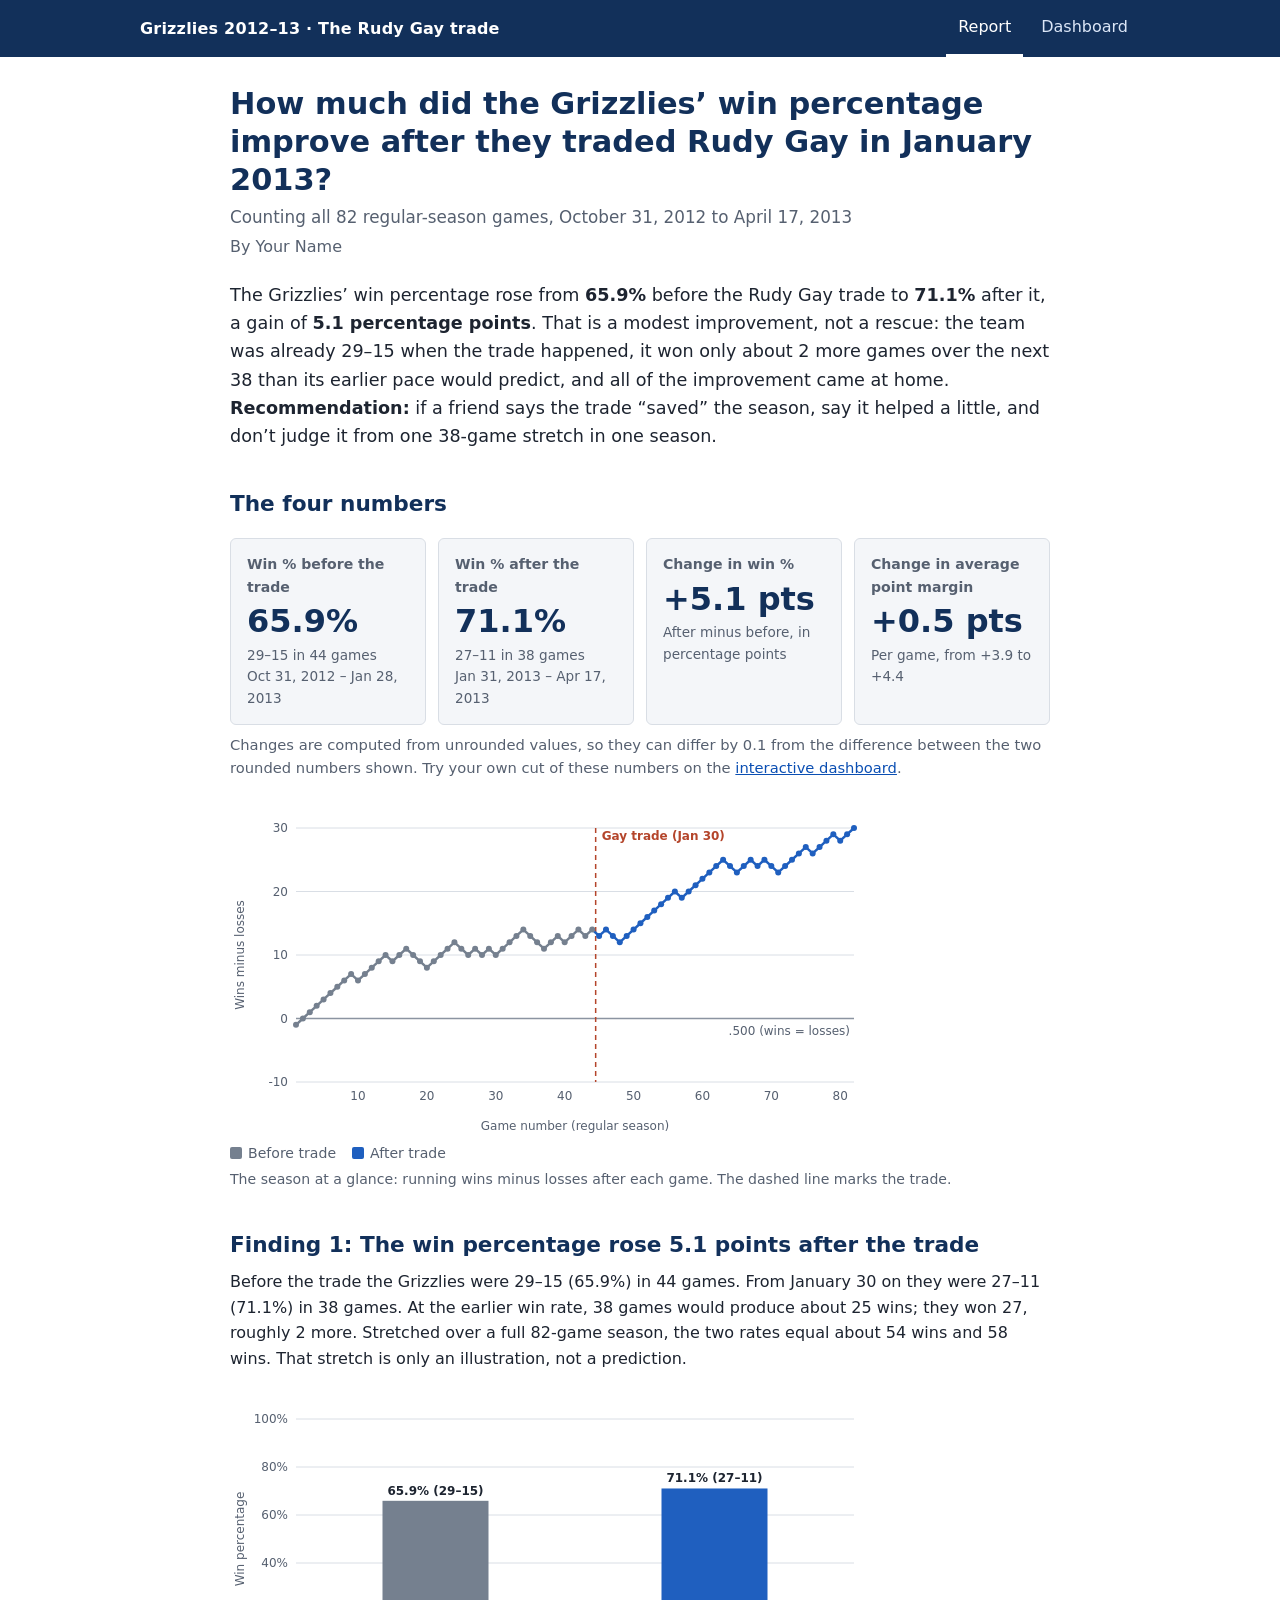
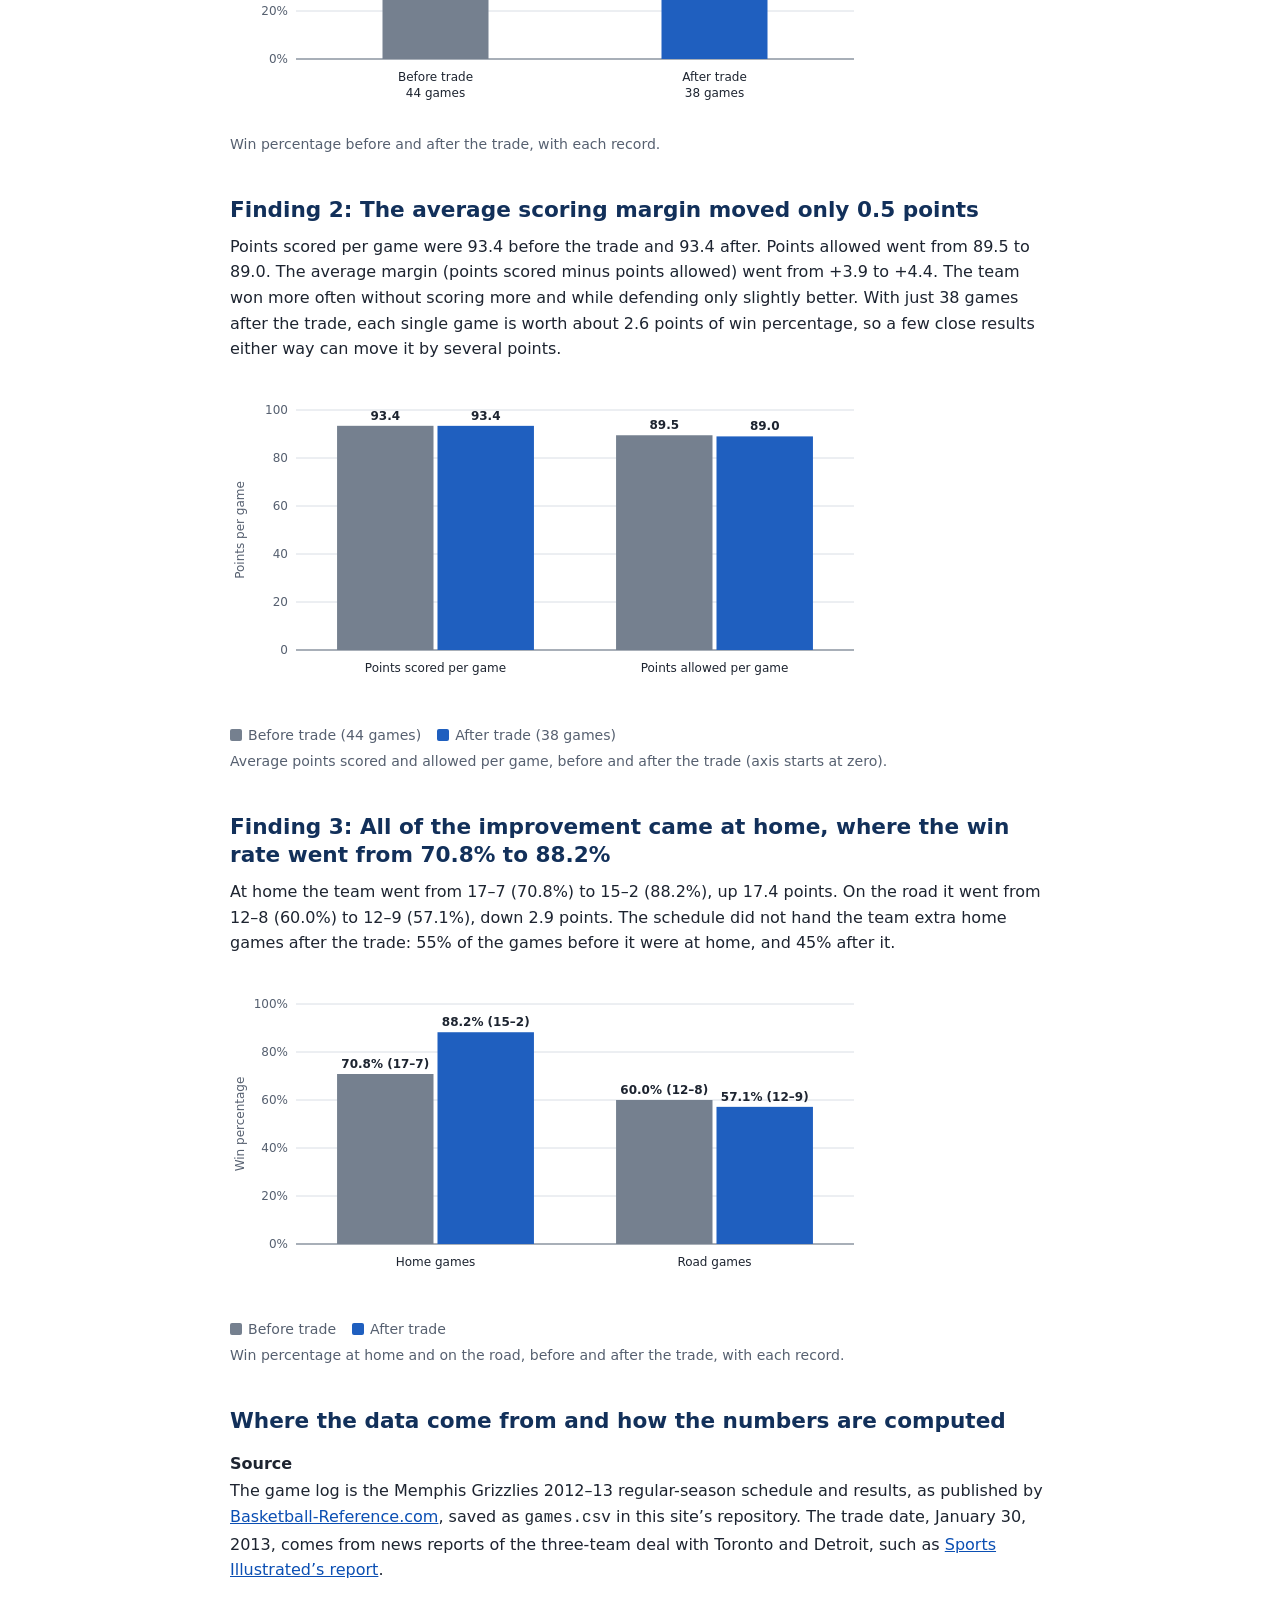
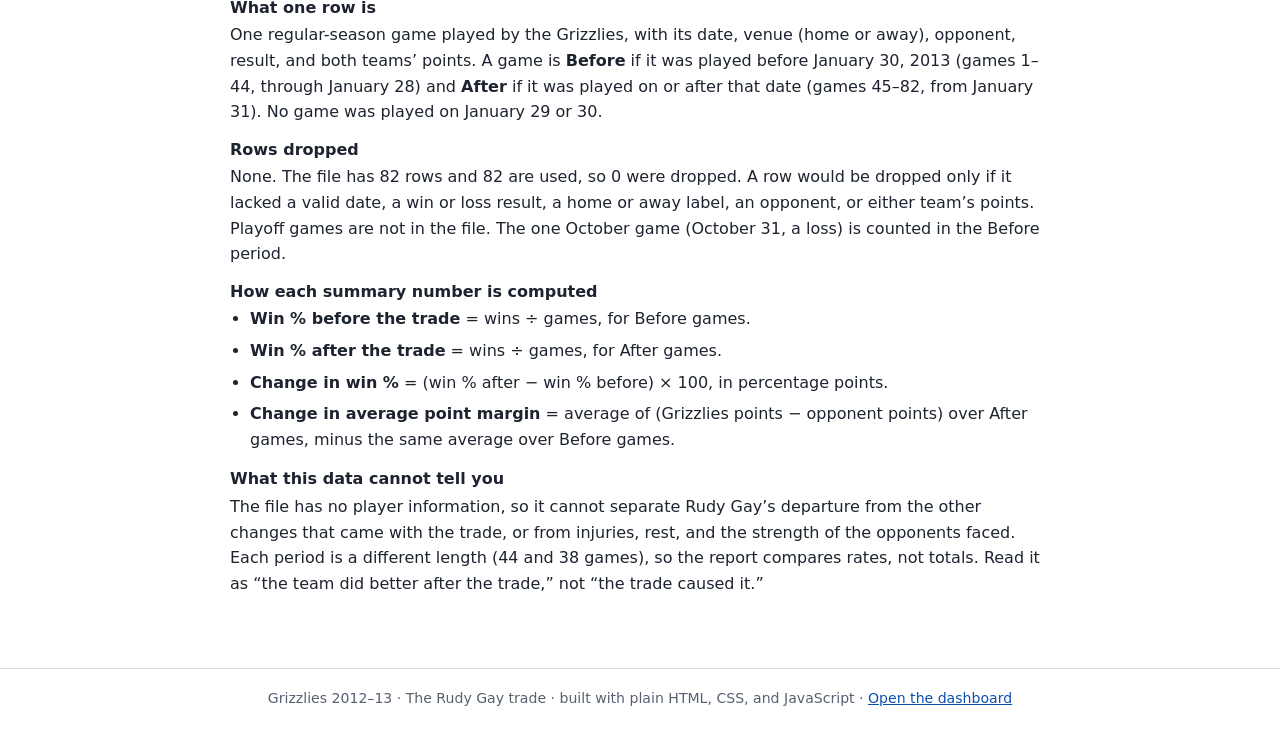
==== index.html @ 773af893 "Add files via upload" ====
<!doctype html>
<html lang="en">
<head>
  <meta charset="utf-8">
  <meta name="viewport" content="width=device-width, initial-scale=1">
  <title>Did the Rudy Gay trade help the Grizzlies? 2012–13 report</title>
  <meta name="description" content="How much did the Grizzlies’ win percentage improve after they traded Rudy Gay in January 2013? All 82 regular-season games, Oct 31, 2012 to Apr 17, 2013.">
  <link rel="icon" href="data:,">
  <link rel="stylesheet" href="style.css">
</head>
<body>
  <nav class="nav" aria-label="Main">
    <div class="nav-inner">
      <span class="brand">Grizzlies 2012–13 · The Rudy Gay trade</span>
      <ul>
        <li><a href="index.html" aria-current="page">Report</a></li>
        <li><a href="dashboard.html">Dashboard</a></li>
      </ul>
    </div>
  </nav>

  <main>
    <div id="load-error" class="error" hidden></div>

    <h1>
      How much did the Grizzlies’ win percentage improve after they traded Rudy Gay in January 2013?
      <span class="sub">Counting all 82 regular-season games, October 31, 2012 to April 17, 2013</span>
    </h1>
    <p class="byline">By Your Name</p>

    <p class="lead">
      The Grizzlies’ win percentage rose from <strong><span data-bind="beforePct">…</span></strong> before the Rudy Gay trade to
      <strong><span data-bind="afterPct">…</span></strong> after it, a gain of <strong><span data-bind="winChangeAbs">…</span> percentage points</strong>.
      That is a modest improvement, not a rescue: the team was already <span data-bind="beforeRecord">…</span> when the trade happened,
      it won only about <span data-bind="excessWins">…</span> more games over the next <span data-bind="afterN">…</span> than its earlier pace would predict,
      and all of the improvement came at home.
      <strong>Recommendation:</strong> if a friend says the trade “saved” the season, say it helped a little, and don’t judge it
      from one <span data-bind="afterN">…</span>-game stretch in one season.
    </p>

    <h2>The four numbers</h2>
    <div class="stats">
      <div class="stat">
        <div class="label">Win % before the trade</div>
        <div class="value" data-bind="beforePct">…</div>
        <div class="sub"><span data-bind="beforeRecord"></span> in <span data-bind="beforeN"></span> games<br><span data-bind="beforeRange"></span></div>
      </div>
      <div class="stat">
        <div class="label">Win % after the trade</div>
        <div class="value" data-bind="afterPct">…</div>
        <div class="sub"><span data-bind="afterRecord"></span> in <span data-bind="afterN"></span> games<br><span data-bind="afterRange"></span></div>
      </div>
      <div class="stat">
        <div class="label">Change in win %</div>
        <div class="value"><span data-bind="winChange">…</span> pts</div>
        <div class="sub">After minus before, in percentage points</div>
      </div>
      <div class="stat">
        <div class="label">Change in average point margin</div>
        <div class="value"><span data-bind="marginChange">…</span> pts</div>
        <div class="sub">Per game, from <span data-bind="beforeMargin"></span> to <span data-bind="afterMargin"></span></div>
      </div>
    </div>
    <p class="note">Changes are computed from unrounded values, so they can differ by 0.1 from the difference between the two rounded numbers shown.
      Try your own cut of these numbers on the <a href="dashboard.html">interactive dashboard</a>.</p>

    <figure class="chart-box">
      <div class="chart" id="chart-season"></div>
      <figcaption>The season at a glance: running wins minus losses after each game. The dashed line marks the trade.</figcaption>
    </figure>

    <h2>Finding 1: The win percentage rose <span data-bind="winChangeAbs">…</span> points after the trade</h2>
    <p>
      Before the trade the Grizzlies were <span data-bind="beforeRecord">…</span> (<span data-bind="beforePct">…</span>) in <span data-bind="beforeN">…</span> games.
      From January 30 on they were <span data-bind="afterRecord">…</span> (<span data-bind="afterPct">…</span>) in <span data-bind="afterN">…</span> games.
      At the earlier win rate, <span data-bind="afterN">…</span> games would produce about <span data-bind="expectedWins">…</span> wins; they won <span data-bind="actualWins">…</span>,
      roughly <span data-bind="excessWins">…</span> more. Stretched over a full 82-game season, the two rates equal about
      <span data-bind="paceBefore">…</span> wins and <span data-bind="paceAfter">…</span> wins. That stretch is only an illustration, not a prediction.
    </p>
    <figure class="chart-box">
      <div class="chart" id="chart-win"></div>
      <figcaption>Win percentage before and after the trade, with each record.</figcaption>
    </figure>

    <h2>Finding 2: The average scoring margin moved only <span data-bind="marginChangeAbs">…</span> points</h2>
    <p>
      Points scored per game were <span data-bind="beforePF">…</span> before the trade and <span data-bind="afterPF">…</span> after.
      Points allowed went from <span data-bind="beforePA">…</span> to <span data-bind="afterPA">…</span>.
      The average margin (points scored minus points allowed) went from <span data-bind="beforeMargin">…</span> to <span data-bind="afterMargin">…</span>.
      The team won more often without scoring more and while defending only slightly better. With just <span data-bind="afterN">…</span> games after the trade,
      each single game is worth about <span data-bind="onePct">…</span> points of win percentage, so a few close results either way can move it by several points.
    </p>
    <figure class="chart-box">
      <div class="chart" id="chart-points"></div>
      <figcaption>Average points scored and allowed per game, before and after the trade (axis starts at zero).</figcaption>
    </figure>

    <h2>Finding 3: All of the improvement came at home, where the win rate went from <span data-bind="homeBeforePct">…</span> to <span data-bind="homeAfterPct">…</span></h2>
    <p>
      At home the team went from <span data-bind="homeBeforeRec">…</span> (<span data-bind="homeBeforePct">…</span>) to <span data-bind="homeAfterRec">…</span>
      (<span data-bind="homeAfterPct">…</span>), up <span data-bind="homeChangeAbs">…</span> points. On the road it went from
      <span data-bind="awayBeforeRec">…</span> (<span data-bind="awayBeforePct">…</span>) to <span data-bind="awayAfterRec">…</span>
      (<span data-bind="awayAfterPct">…</span>), down <span data-bind="awayChangeAbs">…</span> points. The schedule did not hand the team extra home games after
      the trade: <span data-bind="homeShareBefore">…</span> of the games before it were at home, and <span data-bind="homeShareAfter">…</span> after it.
    </p>
    <figure class="chart-box">
      <div class="chart" id="chart-venue"></div>
      <figcaption>Win percentage at home and on the road, before and after the trade, with each record.</figcaption>
    </figure>

    <section class="method" id="data">
      <h2>Where the data come from and how the numbers are computed</h2>
      <dl>
        <dt>Source</dt>
        <dd>The game log is the Memphis Grizzlies 2012–13 regular-season schedule and results, as published by
          <a href="https://www.basketball-reference.com/">Basketball-Reference.com</a>, saved as <code>games.csv</code> in this site’s repository.
          The trade date, January 30, 2013, comes from news reports of the three-team deal with Toronto and Detroit, such as
          <a href="https://www.si.com/nba/2013/01/30/rudy-gay-memphis-grizzlies-toronto-raptors-detroit-pistons">Sports Illustrated’s report</a>.</dd>

        <dt>What one row is</dt>
        <dd>One regular-season game played by the Grizzlies, with its date, venue (home or away), opponent, result, and both teams’ points.
          A game is <strong>Before</strong> if it was played before January 30, 2013 (games 1–44, through January 28) and <strong>After</strong> if it was played on
          or after that date (games 45–82, from January 31). No game was played on January 29 or 30.</dd>

        <dt>Rows dropped</dt>
        <dd>None. The file has <span data-bind="rowsRead">…</span> rows and <span data-bind="rowsUsed">…</span> are used, so <span data-bind="rowsDropped">…</span> were dropped.
          A row would be dropped only if it lacked a valid date, a win or loss result, a home or away label, an opponent, or either team’s points.
          Playoff games are not in the file. The one October game (October 31, a loss) is counted in the Before period.</dd>

        <dt>How each summary number is computed</dt>
        <dd>
          <ul>
            <li><strong>Win % before the trade</strong> = wins ÷ games, for Before games.</li>
            <li><strong>Win % after the trade</strong> = wins ÷ games, for After games.</li>
            <li><strong>Change in win %</strong> = (win % after − win % before) × 100, in percentage points.</li>
            <li><strong>Change in average point margin</strong> = average of (Grizzlies points − opponent points) over After games, minus the same average over Before games.</li>
          </ul>
        </dd>

        <dt>What this data cannot tell you</dt>
        <dd>The file has no player information, so it cannot separate Rudy Gay’s departure from the other changes that came with the trade, or from injuries, rest, and the strength of
          the opponents faced. Each period is a different length (<span data-bind="beforeN">…</span> and <span data-bind="afterN">…</span> games), so the report compares rates, not totals.
          Read it as “the team did better after the trade,” not “the trade caused it.”</dd>
      </dl>
    </section>
  </main>

  <footer>Grizzlies 2012–13 · The Rudy Gay trade · built with plain HTML, CSS, and JavaScript · <a href="dashboard.html">Open the dashboard</a></footer>

  <script src="app.js"></script>
  <script src="report.js"></script>
</body>
</html>
---- style.css ----
/* Shared look for both pages. Plain on purpose. */
:root {
  --bg: #ffffff;
  --fg: #1d2430;
  --muted: #566070;
  --line: #d9dee5;
  --card: #f4f6f9;
  --accent: #12305a;
  --before: #75808f;
  --after: #1f5fbf;
  --link: #0b4fb3;
}

* { box-sizing: border-box; }

html { -webkit-text-size-adjust: 100%; }

body {
  margin: 0;
  font: 16px/1.6 system-ui, -apple-system, "Segoe UI", Roboto, Helvetica, Arial, sans-serif;
  color: var(--fg);
  background: var(--bg);
}

a { color: var(--link); }

/* Navigation bar (same on both pages) */
.nav {
  background: var(--accent);
  color: #fff;
}
.nav-inner {
  max-width: 1040px;
  margin: 0 auto;
  padding: 0 20px;
  display: flex;
  align-items: center;
  justify-content: space-between;
  gap: 16px;
  min-height: 52px;
}
.nav .brand { font-weight: 700; letter-spacing: 0.2px; }
.nav ul { list-style: none; margin: 0; padding: 0; display: flex; gap: 6px; }
.nav a {
  display: inline-block;
  padding: 14px 12px;
  color: #dbe6f7;
  text-decoration: none;
  border-bottom: 3px solid transparent;
}
.nav a:hover { color: #fff; }
.nav a[aria-current="page"] { color: #fff; border-bottom-color: #fff; }

/* Page body */
main { max-width: 860px; margin: 0 auto; padding: 28px 20px 56px; }
main.wide { max-width: 1040px; }

h1 { font-size: 1.9rem; line-height: 1.25; margin: 0 0 6px; color: var(--accent); }
h1 .sub { display: block; font-size: 1.05rem; font-weight: 400; color: var(--muted); margin-top: 8px; }
h2 { font-size: 1.35rem; line-height: 1.3; margin: 40px 0 10px; color: var(--accent); }
h3 { font-size: 1.05rem; margin: 0 0 8px; }
p { margin: 0 0 14px; }
.byline { color: var(--muted); margin-bottom: 22px; }
.lead { font-size: 1.1rem; }
.note { color: var(--muted); font-size: 0.92rem; }

/* Four summary numbers */
.stats {
  display: grid;
  grid-template-columns: repeat(auto-fit, minmax(190px, 1fr));
  gap: 12px;
  margin: 20px 0 8px;
}
.stat {
  background: var(--card);
  border: 1px solid var(--line);
  border-radius: 6px;
  padding: 14px 16px;
}
.stat .label { font-size: 0.88rem; color: var(--muted); font-weight: 600; }
.stat .value { font-size: 2rem; font-weight: 700; color: var(--accent); line-height: 1.2; margin: 4px 0; }
.stat .sub { font-size: 0.85rem; color: var(--muted); }

/* Charts */
figure.chart-box { margin: 18px 0 8px; padding: 0; }
figure.chart-box figcaption { font-size: 0.88rem; color: var(--muted); margin-top: 4px; }
.chart svg { width: 100%; height: auto; display: block; max-width: 640px; }
.panel.full .chart svg { max-width: 860px; }
.chart .grid { stroke: var(--line); stroke-width: 1; }
.chart .zero { stroke: #8b94a1; stroke-width: 1.5; }
.chart text { fill: var(--fg); font-size: 12px; font-family: inherit; }
.chart text.tick { fill: var(--muted); }
.chart text.val { font-weight: 600; }
.chart text.ytitle { fill: var(--muted); }
.chart .marker { stroke: #b4452b; stroke-width: 1.5; stroke-dasharray: 5 4; }
.chart text.marker-label { fill: #b4452b; font-weight: 600; }
.chart .empty { padding: 40px 0; color: var(--muted); }
.legend { display: flex; flex-wrap: wrap; gap: 6px 16px; font-size: 0.88rem; color: var(--muted); margin-top: 4px; }
.legend span.sw { display: inline-block; width: 12px; height: 12px; margin-right: 6px; vertical-align: -1px; border-radius: 2px; }

/* Closing section */
.method ul { padding-left: 20px; margin: 0 0 14px; }
.method li { margin-bottom: 6px; }
.method dt { font-weight: 700; margin-top: 12px; }
.method dd { margin: 2px 0 0; }

/* Dashboard filters */
.filters {
  display: grid;
  grid-template-columns: repeat(auto-fit, minmax(170px, 1fr));
  gap: 12px;
  align-items: end;
  background: var(--card);
  border: 1px solid var(--line);
  border-radius: 6px;
  padding: 14px 16px;
  margin: 16px 0 6px;
}
.field label { display: block; font-size: 0.85rem; font-weight: 600; color: var(--muted); margin-bottom: 4px; }
.field select, .field input[type="date"] {
  width: 100%;
  font: inherit;
  padding: 7px 8px;
  border: 1px solid #aab3bf;
  border-radius: 4px;
  background: #fff;
  color: var(--fg);
}
button {
  font: inherit;
  padding: 8px 14px;
  border: 1px solid var(--accent);
  background: var(--accent);
  color: #fff;
  border-radius: 4px;
  cursor: pointer;
}
button:hover { background: #0c2342; }
:focus-visible { outline: 3px solid #f0a800; outline-offset: 2px; }

#status { margin: 6px 0 0; color: var(--muted); font-size: 0.92rem; min-height: 1.4em; }

.charts {
  display: grid;
  grid-template-columns: repeat(auto-fit, minmax(420px, 1fr));
  gap: 24px 28px;
  margin-top: 22px;
}
.panel { min-width: 0; }
.panel.full { grid-column: 1 / -1; }

/* Table */
.table-wrap { max-height: 420px; overflow: auto; border: 1px solid var(--line); border-radius: 6px; margin-top: 8px; }
table { border-collapse: collapse; width: 100%; font-size: 0.9rem; }
th, td { text-align: left; padding: 6px 10px; border-bottom: 1px solid var(--line); white-space: nowrap; }
th { position: sticky; top: 0; background: var(--card); z-index: 1; }
td.num, th.num { text-align: right; }
tr.after td:last-child { color: var(--after); font-weight: 600; }

.error { background: #fdecea; border: 1px solid #e0a39b; color: #7a1d12; padding: 12px 14px; border-radius: 6px; margin: 16px 0; }

footer { border-top: 1px solid var(--line); color: var(--muted); font-size: 0.88rem; padding: 18px 20px 28px; text-align: center; }

@media (max-width: 520px) {
  h1 { font-size: 1.5rem; }
  .charts { grid-template-columns: 1fr; }
  .nav .brand { font-size: 0.9rem; }
}
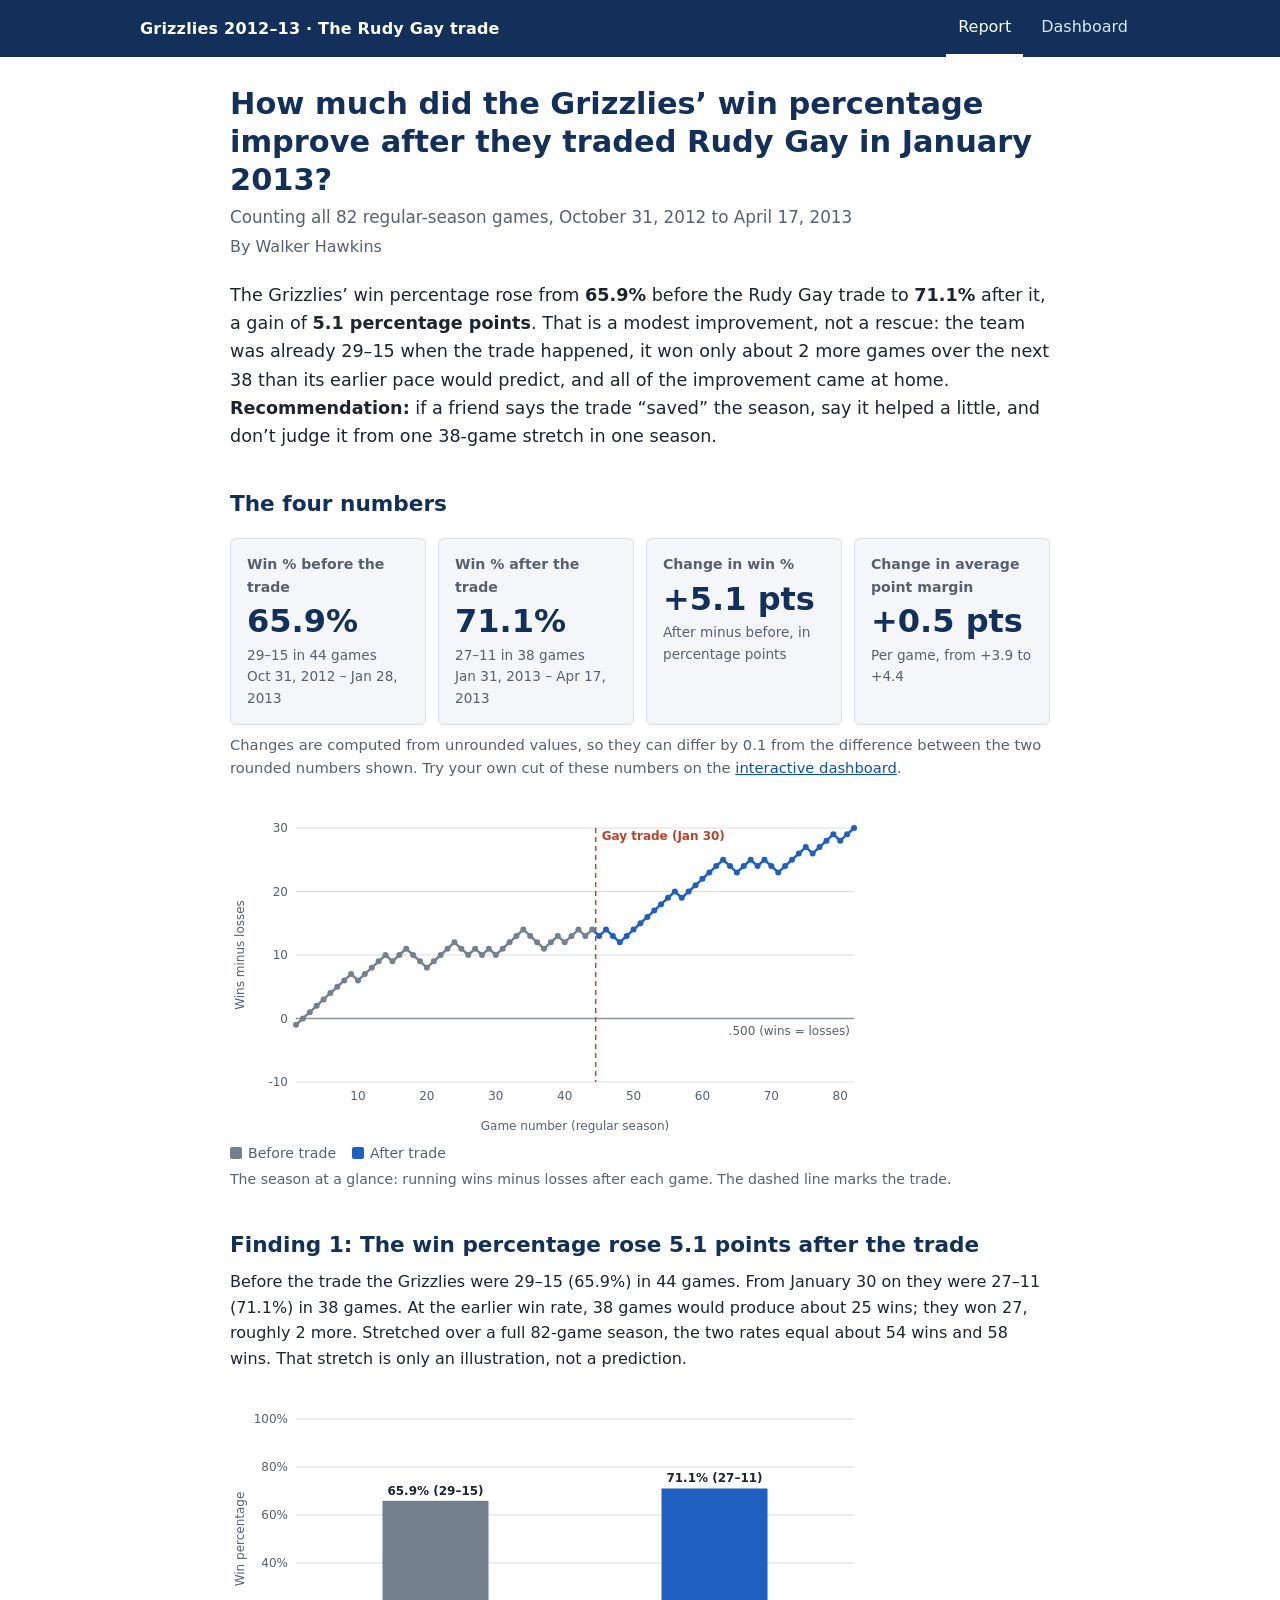
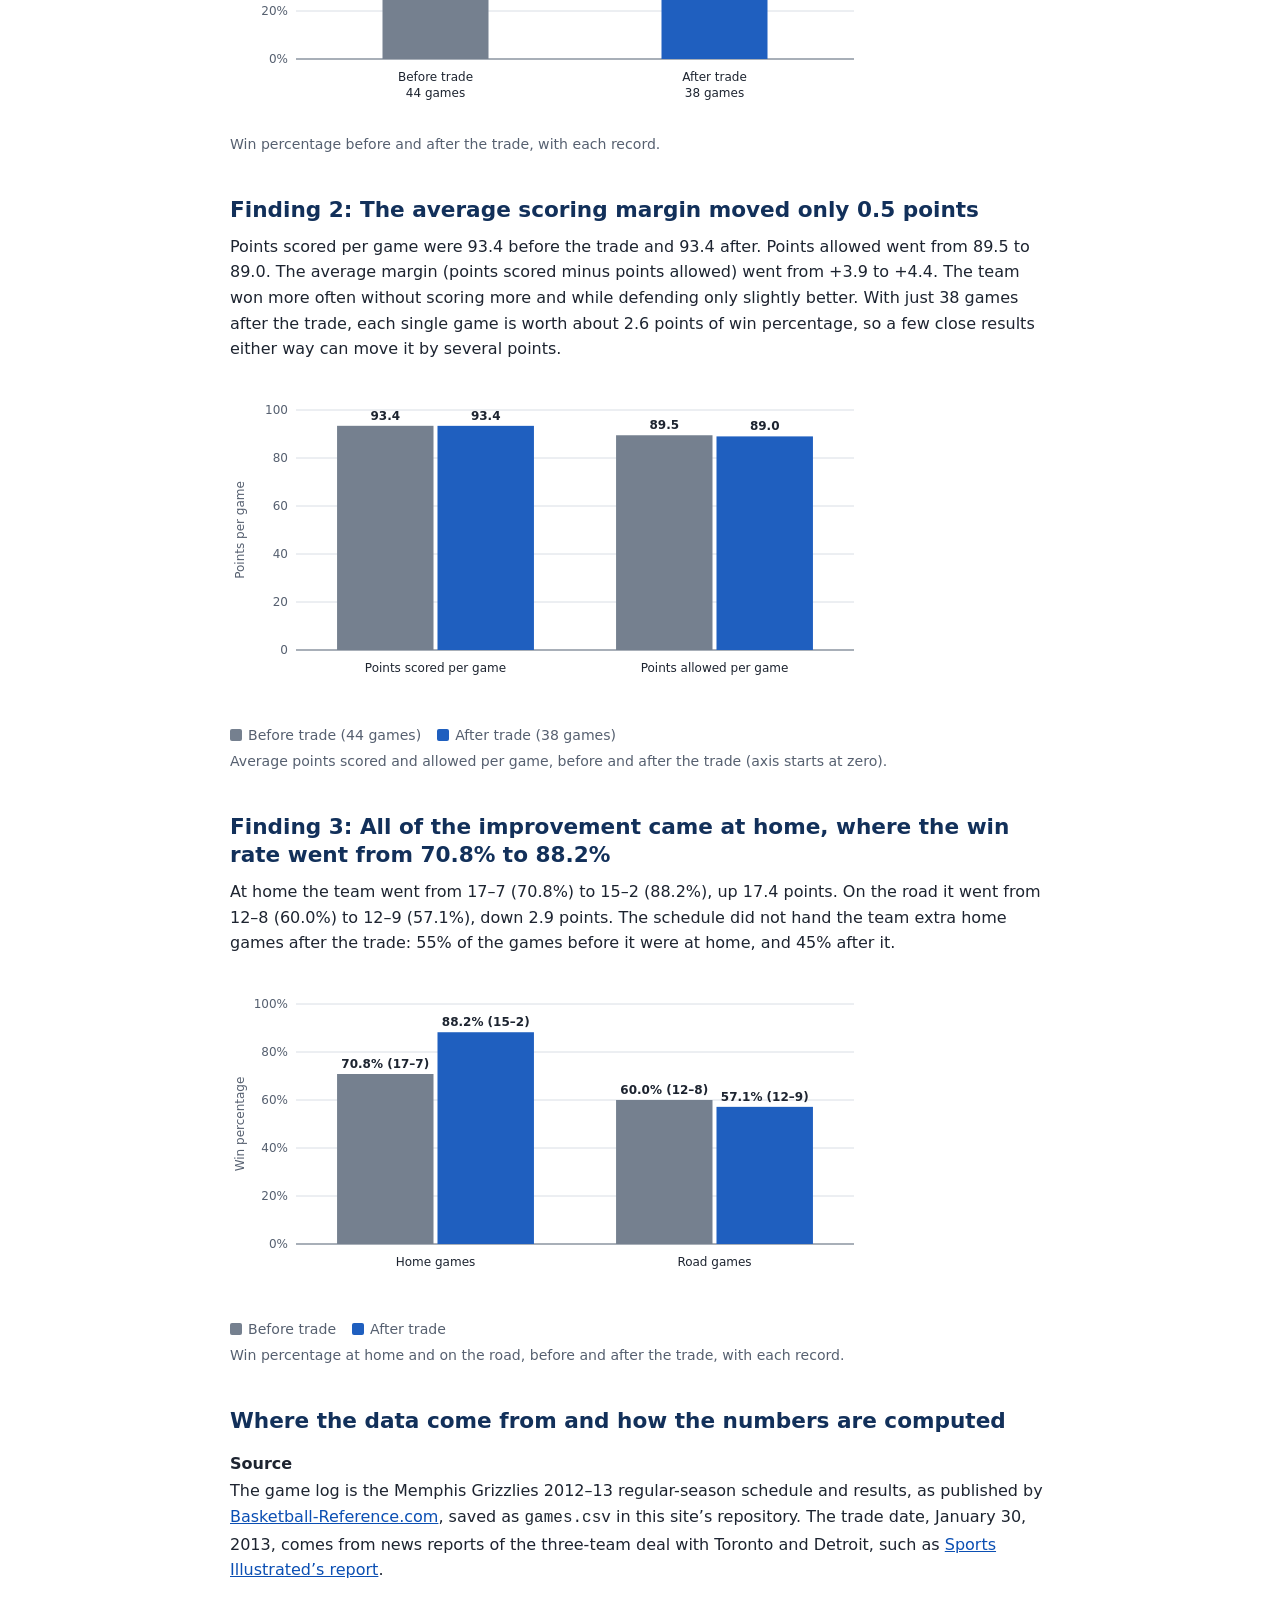
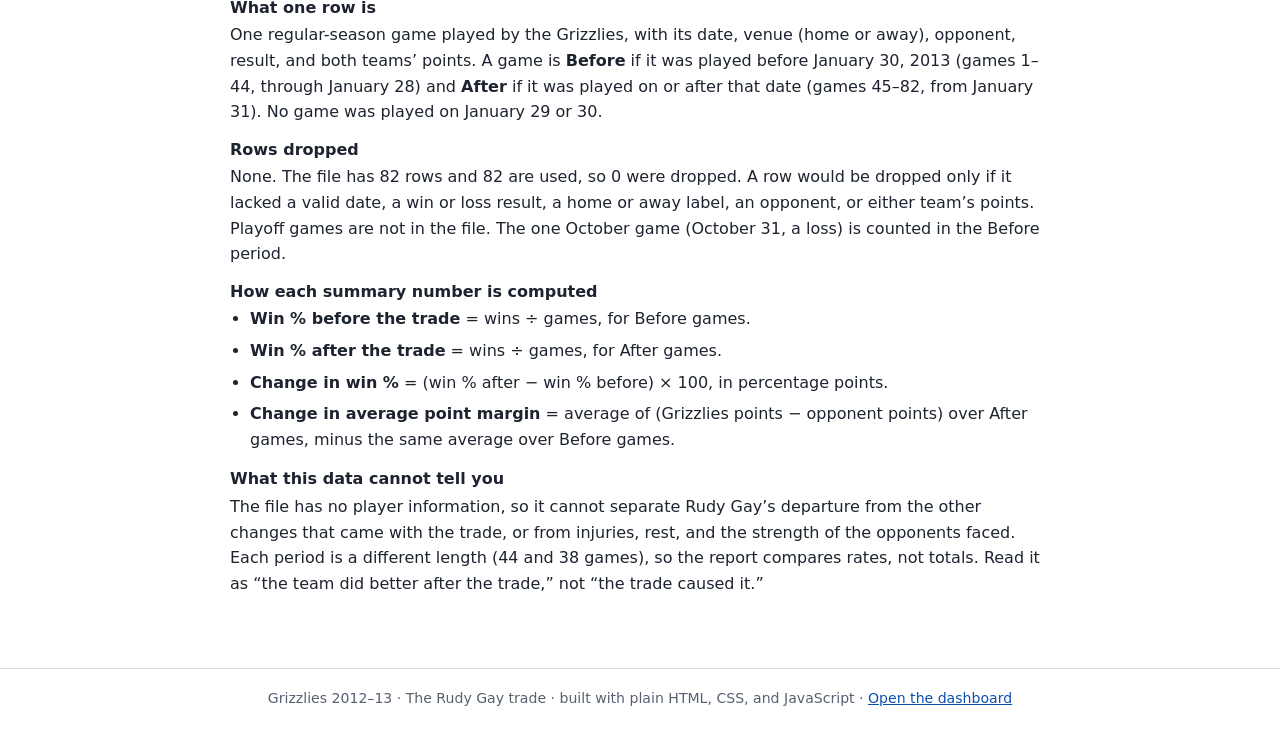
==== commit e054a8f9: "Update byline author in index.html" ====
--- a/index.html
+++ b/index.html
@@ -26,7 +26,7 @@
       How much did the Grizzlies’ win percentage improve after they traded Rudy Gay in January 2013?
       <span class="sub">Counting all 82 regular-season games, October 31, 2012 to April 17, 2013</span>
     </h1>
-    <p class="byline">By Your Name</p>
+    <p class="byline">By Walker Hawkins</p>
 
     <p class="lead">
       The Grizzlies’ win percentage rose from <strong><span data-bind="beforePct">…</span></strong> before the Rudy Gay trade to
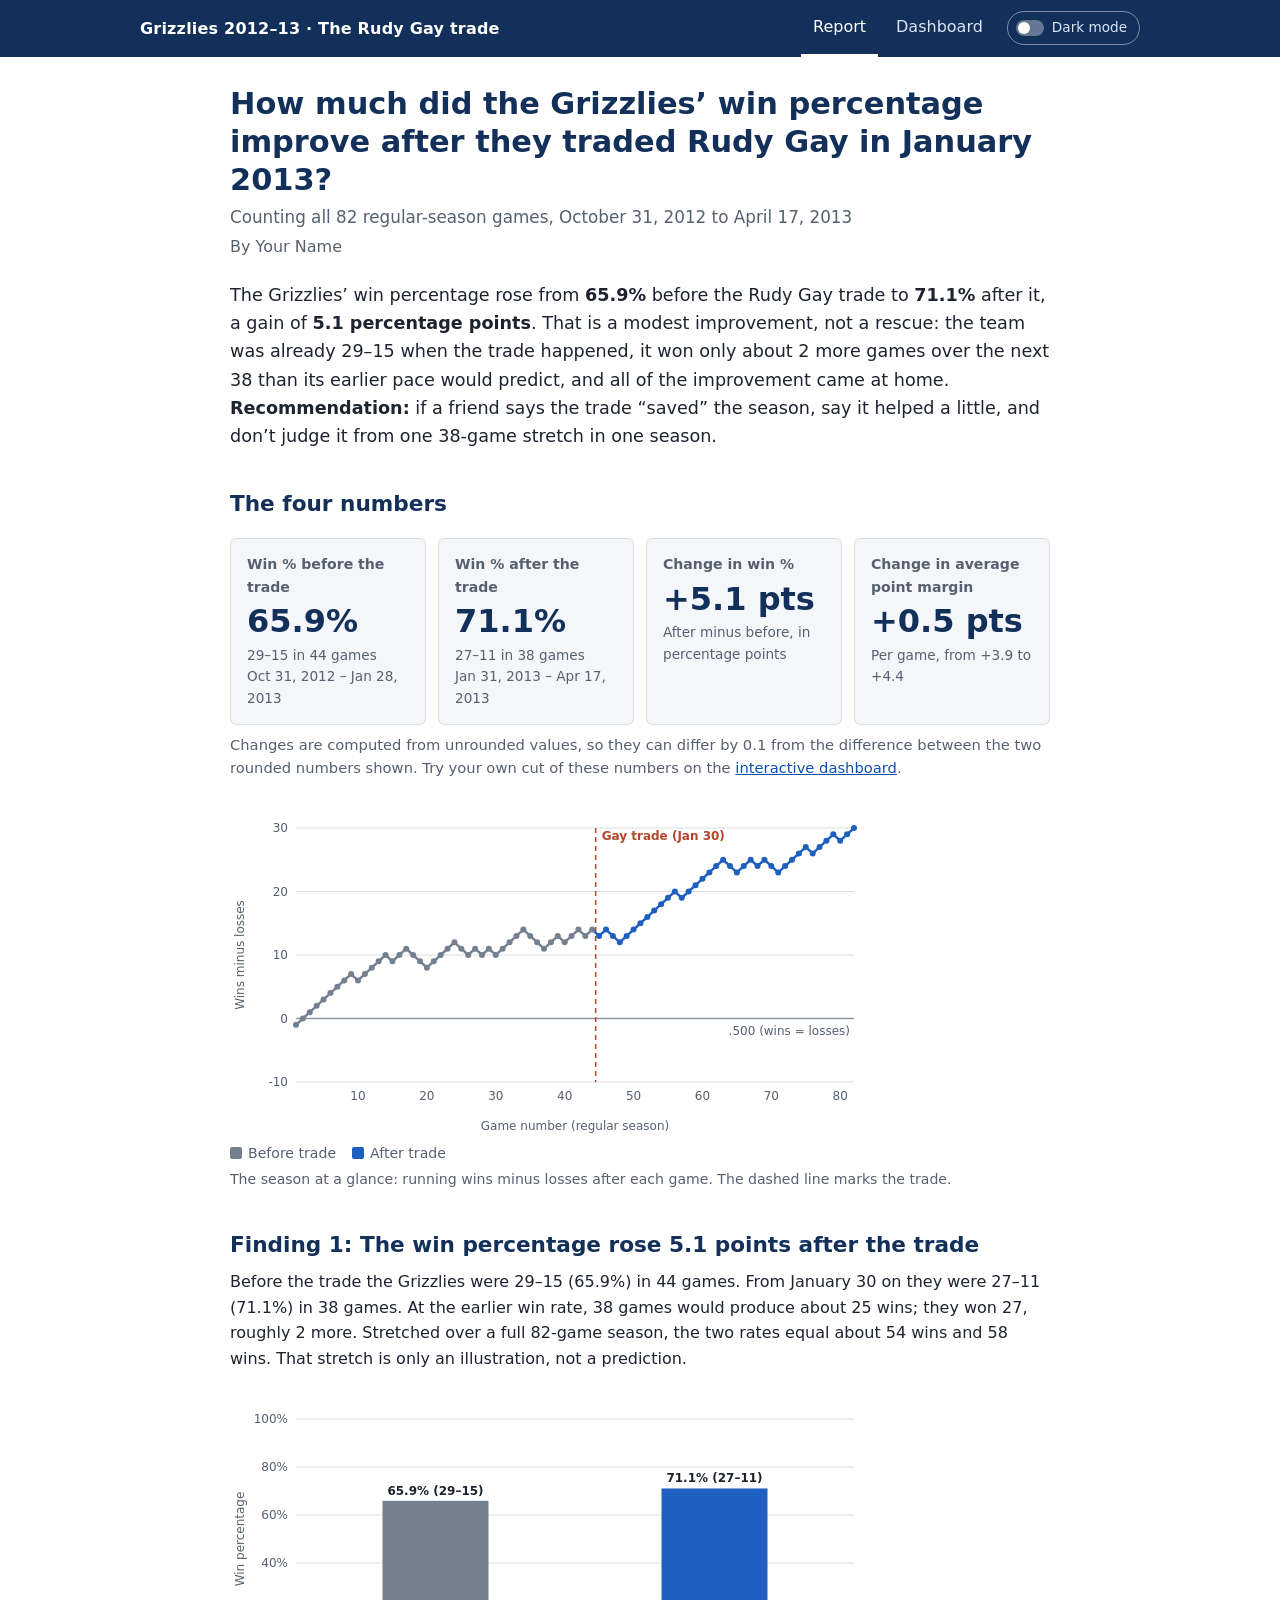
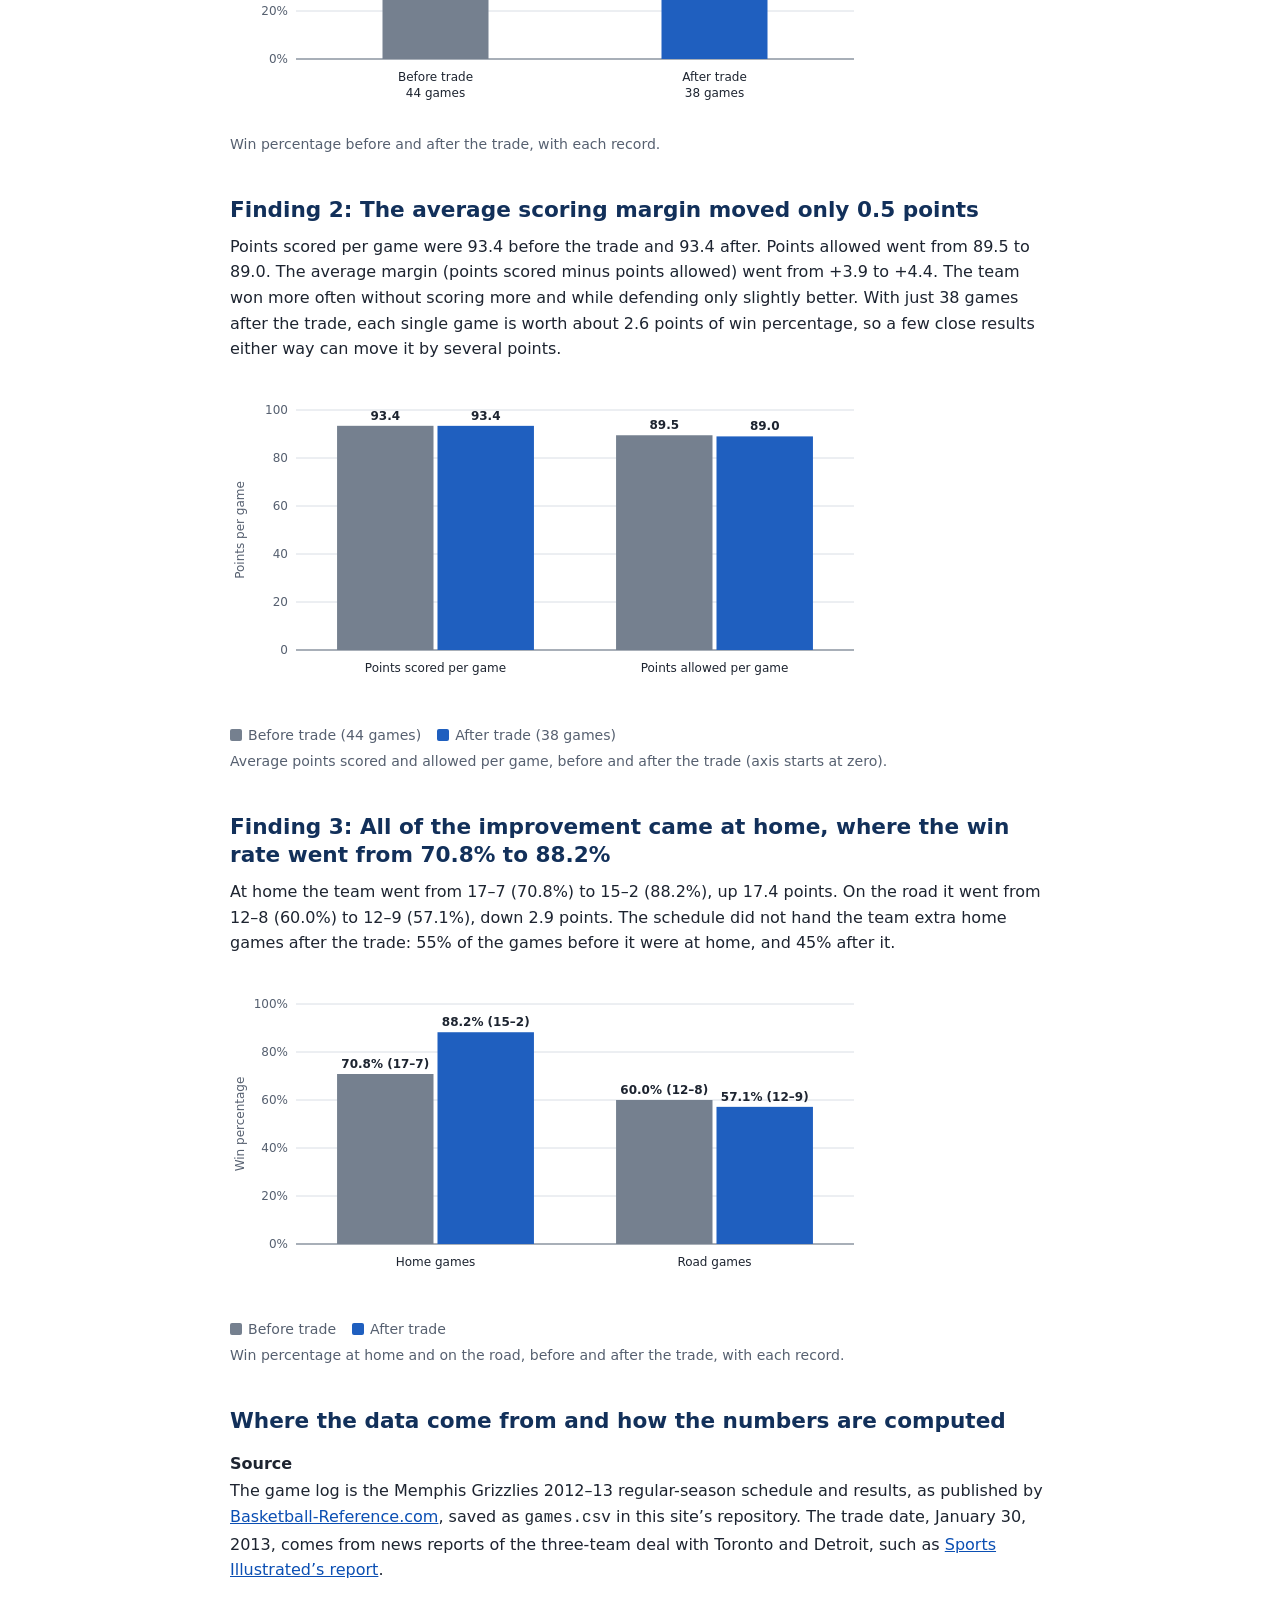
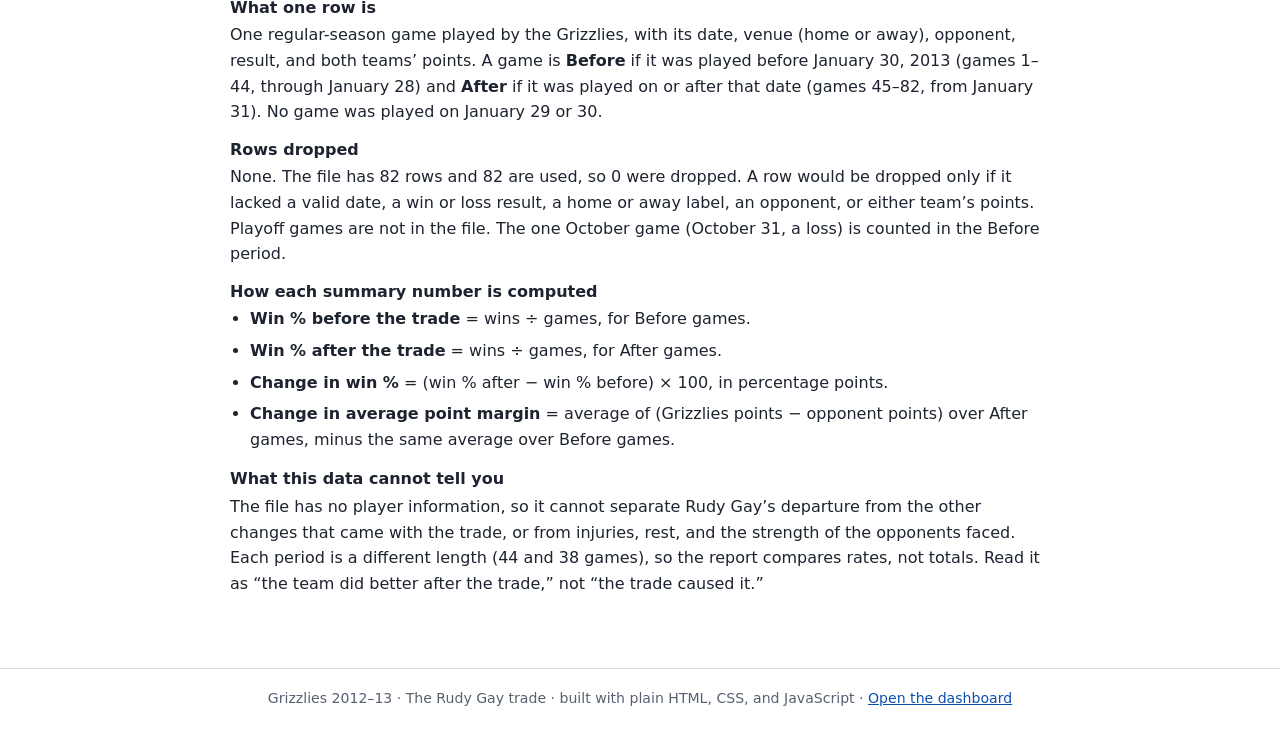
==== commit 61ef4eb4: "Add files via upload" ====
--- a/index.html
+++ b/index.html
@@ -6,6 +6,17 @@
   <title>Did the Rudy Gay trade help the Grizzlies? 2012–13 report</title>
   <meta name="description" content="How much did the Grizzlies’ win percentage improve after they traded Rudy Gay in January 2013? All 82 regular-season games, Oct 31, 2012 to Apr 17, 2013.">
   <link rel="icon" href="data:,">
+  <script>
+    (function () {
+      var t = null;
+      try { t = localStorage.getItem("theme"); } catch (e) {}
+      if (t !== "dark" && t !== "light") {
+        t = window.matchMedia && matchMedia("(prefers-color-scheme: dark)").matches ? "dark" : "light";
+      }
+      document.documentElement.setAttribute("data-theme", t);
+      document.documentElement.className += " js";
+    })();
+  </script>
   <link rel="stylesheet" href="style.css">
 </head>
 <body>
@@ -15,6 +26,7 @@
       <ul>
         <li><a href="index.html" aria-current="page">Report</a></li>
         <li><a href="dashboard.html">Dashboard</a></li>
+        <li><button type="button" id="theme-toggle" class="theme-toggle" role="switch" aria-checked="false"><span class="knob" aria-hidden="true"></span>Dark mode</button></li>
       </ul>
     </div>
   </nav>
@@ -26,7 +38,7 @@
       How much did the Grizzlies’ win percentage improve after they traded Rudy Gay in January 2013?
       <span class="sub">Counting all 82 regular-season games, October 31, 2012 to April 17, 2013</span>
     </h1>
-    <p class="byline">By Walker Hawkins</p>
+    <p class="byline">By Your Name</p>
 
     <p class="lead">
       The Grizzlies’ win percentage rose from <strong><span data-bind="beforePct">…</span></strong> before the Rudy Gay trade to
@@ -42,22 +54,22 @@
     <div class="stats">
       <div class="stat">
         <div class="label">Win % before the trade</div>
-        <div class="value" data-bind="beforePct">…</div>
+        <div class="value" data-bind="beforePct" data-count>…</div>
         <div class="sub"><span data-bind="beforeRecord"></span> in <span data-bind="beforeN"></span> games<br><span data-bind="beforeRange"></span></div>
       </div>
       <div class="stat">
         <div class="label">Win % after the trade</div>
-        <div class="value" data-bind="afterPct">…</div>
+        <div class="value" data-bind="afterPct" data-count>…</div>
         <div class="sub"><span data-bind="afterRecord"></span> in <span data-bind="afterN"></span> games<br><span data-bind="afterRange"></span></div>
       </div>
       <div class="stat">
         <div class="label">Change in win %</div>
-        <div class="value"><span data-bind="winChange">…</span> pts</div>
+        <div class="value"><span data-bind="winChange" data-count>…</span> pts</div>
         <div class="sub">After minus before, in percentage points</div>
       </div>
       <div class="stat">
         <div class="label">Change in average point margin</div>
-        <div class="value"><span data-bind="marginChange">…</span> pts</div>
+        <div class="value"><span data-bind="marginChange" data-count>…</span> pts</div>
         <div class="sub">Per game, from <span data-bind="beforeMargin"></span> to <span data-bind="afterMargin"></span></div>
       </div>
     </div>
@@ -69,6 +81,7 @@
       <figcaption>The season at a glance: running wins minus losses after each game. The dashed line marks the trade.</figcaption>
     </figure>
 
+    <section class="finding reveal">
     <h2>Finding 1: The win percentage rose <span data-bind="winChangeAbs">…</span> points after the trade</h2>
     <p>
       Before the trade the Grizzlies were <span data-bind="beforeRecord">…</span> (<span data-bind="beforePct">…</span>) in <span data-bind="beforeN">…</span> games.
@@ -81,7 +94,9 @@
       <div class="chart" id="chart-win"></div>
       <figcaption>Win percentage before and after the trade, with each record.</figcaption>
     </figure>
+    </section>
 
+    <section class="finding reveal">
     <h2>Finding 2: The average scoring margin moved only <span data-bind="marginChangeAbs">…</span> points</h2>
     <p>
       Points scored per game were <span data-bind="beforePF">…</span> before the trade and <span data-bind="afterPF">…</span> after.
@@ -94,7 +109,9 @@
       <div class="chart" id="chart-points"></div>
       <figcaption>Average points scored and allowed per game, before and after the trade (axis starts at zero).</figcaption>
     </figure>
+    </section>
 
+    <section class="finding reveal">
     <h2>Finding 3: All of the improvement came at home, where the win rate went from <span data-bind="homeBeforePct">…</span> to <span data-bind="homeAfterPct">…</span></h2>
     <p>
       At home the team went from <span data-bind="homeBeforeRec">…</span> (<span data-bind="homeBeforePct">…</span>) to <span data-bind="homeAfterRec">…</span>
@@ -107,6 +124,7 @@
       <div class="chart" id="chart-venue"></div>
       <figcaption>Win percentage at home and on the road, before and after the trade, with each record.</figcaption>
     </figure>
+    </section>
 
     <section class="method" id="data">
       <h2>Where the data come from and how the numbers are computed</h2>
--- a/style.css
+++ b/style.css
@@ -1,14 +1,50 @@
-/* Shared look for both pages. Plain on purpose. */
+/* Shared look for both pages. Plain on purpose. Light and dark themes. */
 :root {
+  color-scheme: light;
   --bg: #ffffff;
   --fg: #1d2430;
   --muted: #566070;
   --line: #d9dee5;
+  --line-strong: #aab3bf;
   --card: #f4f6f9;
-  --accent: #12305a;
+  --heading: #12305a;
+  --nav-bg: #12305a;
+  --btn-bg: #12305a;
+  --btn-fg: #ffffff;
   --before: #75808f;
   --after: #1f5fbf;
   --link: #0b4fb3;
+  --marker: #b4452b;
+  --zero: #8b94a1;
+  --field-bg: #ffffff;
+  --hover-bg: #e8effa;
+  --err-bg: #fdecea;
+  --err-fg: #7a1d12;
+  --err-line: #e0a39b;
+}
+
+:root[data-theme="dark"] {
+  color-scheme: dark;
+  --bg: #0f141b;
+  --fg: #e6ebf2;
+  --muted: #a0abba;
+  --line: #2a3340;
+  --line-strong: #4a5668;
+  --card: #171e28;
+  --heading: #a9c8ff;
+  --nav-bg: #0a1626;
+  --btn-bg: #5b9bff;
+  --btn-fg: #0b1a31;
+  --before: #8e99a8;
+  --after: #5b9bff;
+  --link: #8fb8ff;
+  --marker: #ff8a6b;
+  --zero: #6b7686;
+  --field-bg: #0f141b;
+  --hover-bg: #223046;
+  --err-bg: #3a1b18;
+  --err-fg: #ffb4a8;
+  --err-line: #7a3a33;
 }
 
 * { box-sizing: border-box; }
@@ -25,10 +61,7 @@
 a { color: var(--link); }
 
 /* Navigation bar (same on both pages) */
-.nav {
-  background: var(--accent);
-  color: #fff;
-}
+.nav { background: var(--nav-bg); color: #fff; }
 .nav-inner {
   max-width: 1040px;
   margin: 0 auto;
@@ -38,9 +71,10 @@
   justify-content: space-between;
   gap: 16px;
   min-height: 52px;
+  flex-wrap: wrap;
 }
 .nav .brand { font-weight: 700; letter-spacing: 0.2px; }
-.nav ul { list-style: none; margin: 0; padding: 0; display: flex; gap: 6px; }
+.nav ul { list-style: none; margin: 0; padding: 0; display: flex; gap: 6px; align-items: center; }
 .nav a {
   display: inline-block;
   padding: 14px 12px;
@@ -51,13 +85,49 @@
 .nav a:hover { color: #fff; }
 .nav a[aria-current="page"] { color: #fff; border-bottom-color: #fff; }
 
+/* Dark mode switch */
+.theme-toggle {
+  display: inline-flex;
+  align-items: center;
+  gap: 8px;
+  margin-left: 6px;
+  padding: 5px 12px 5px 8px;
+  font-size: 0.85rem;
+  background: transparent;
+  color: #dbe6f7;
+  border: 1px solid rgba(255, 255, 255, 0.45);
+  border-radius: 999px;
+}
+.theme-toggle:hover { background: rgba(255, 255, 255, 0.12); color: #fff; }
+.theme-toggle .knob {
+  position: relative;
+  display: inline-block;
+  width: 28px;
+  height: 16px;
+  border-radius: 999px;
+  background: rgba(255, 255, 255, 0.35);
+}
+.theme-toggle .knob::after {
+  content: "";
+  position: absolute;
+  top: 2px;
+  left: 2px;
+  width: 12px;
+  height: 12px;
+  border-radius: 50%;
+  background: #fff;
+  transition: transform 0.2s;
+}
+.theme-toggle[aria-checked="true"] .knob { background: #5b9bff; }
+.theme-toggle[aria-checked="true"] .knob::after { transform: translateX(12px); }
+
 /* Page body */
 main { max-width: 860px; margin: 0 auto; padding: 28px 20px 56px; }
 main.wide { max-width: 1040px; }
 
-h1 { font-size: 1.9rem; line-height: 1.25; margin: 0 0 6px; color: var(--accent); }
+h1 { font-size: 1.9rem; line-height: 1.25; margin: 0 0 6px; color: var(--heading); }
 h1 .sub { display: block; font-size: 1.05rem; font-weight: 400; color: var(--muted); margin-top: 8px; }
-h2 { font-size: 1.35rem; line-height: 1.3; margin: 40px 0 10px; color: var(--accent); }
+h2 { font-size: 1.35rem; line-height: 1.3; margin: 40px 0 10px; color: var(--heading); }
 h3 { font-size: 1.05rem; margin: 0 0 8px; }
 p { margin: 0 0 14px; }
 .byline { color: var(--muted); margin-bottom: 22px; }
@@ -78,8 +148,15 @@
   padding: 14px 16px;
 }
 .stat .label { font-size: 0.88rem; color: var(--muted); font-weight: 600; }
-.stat .value { font-size: 2rem; font-weight: 700; color: var(--accent); line-height: 1.2; margin: 4px 0; }
+.stat .value { font-size: 2rem; font-weight: 700; color: var(--heading); line-height: 1.2; margin: 4px 0; font-variant-numeric: tabular-nums; }
 .stat .sub { font-size: 0.85rem; color: var(--muted); }
+
+/* Scroll reveal: content is always visible if JavaScript is off */
+.js .reveal { opacity: 0; transform: translateY(18px); transition: opacity 0.6s ease, transform 0.6s ease; }
+.js .reveal.in { opacity: 1; transform: none; }
+@media (prefers-reduced-motion: reduce) {
+  .js .reveal { opacity: 1; transform: none; transition: none; }
+}
 
 /* Charts */
 figure.chart-box { margin: 18px 0 8px; padding: 0; }
@@ -87,13 +164,14 @@
 .chart svg { width: 100%; height: auto; display: block; max-width: 640px; }
 .panel.full .chart svg { max-width: 860px; }
 .chart .grid { stroke: var(--line); stroke-width: 1; }
-.chart .zero { stroke: #8b94a1; stroke-width: 1.5; }
+.chart .zero { stroke: var(--zero); stroke-width: 1.5; }
+.chart .refline { stroke: var(--fg); stroke-width: 1.5; stroke-dasharray: 6 4; }
 .chart text { fill: var(--fg); font-size: 12px; font-family: inherit; }
 .chart text.tick { fill: var(--muted); }
 .chart text.val { font-weight: 600; }
 .chart text.ytitle { fill: var(--muted); }
-.chart .marker { stroke: #b4452b; stroke-width: 1.5; stroke-dasharray: 5 4; }
-.chart text.marker-label { fill: #b4452b; font-weight: 600; }
+.chart .marker { stroke: var(--marker); stroke-width: 1.5; stroke-dasharray: 5 4; }
+.chart text.marker-label { fill: var(--marker); font-weight: 600; }
 .chart .empty { padding: 40px 0; color: var(--muted); }
 .legend { display: flex; flex-wrap: wrap; gap: 6px 16px; font-size: 0.88rem; color: var(--muted); margin-top: 4px; }
 .legend span.sw { display: inline-block; width: 12px; height: 12px; margin-right: 6px; vertical-align: -1px; border-radius: 2px; }
@@ -104,7 +182,34 @@
 .method dt { font-weight: 700; margin-top: 12px; }
 .method dd { margin: 2px 0 0; }
 
+/* Buttons and fields */
+button {
+  font: inherit;
+  padding: 8px 14px;
+  border: 1px solid var(--btn-bg);
+  background: var(--btn-bg);
+  color: var(--btn-fg);
+  border-radius: 4px;
+  cursor: pointer;
+}
+button:hover { filter: brightness(1.12); }
+button.secondary { background: transparent; color: var(--link); border-color: var(--link); }
+button.chip {
+  background: transparent;
+  color: var(--fg);
+  border: 1px solid var(--line-strong);
+  padding: 5px 13px;
+  border-radius: 999px;
+  font-size: 0.9rem;
+}
+button.chip:hover { background: var(--hover-bg); filter: none; }
+button.chip[aria-pressed="true"] { background: var(--btn-bg); color: var(--btn-fg); border-color: var(--btn-bg); }
+:focus-visible { outline: 3px solid #f0a800; outline-offset: 2px; }
+
 /* Dashboard filters */
+.quick { display: flex; flex-wrap: wrap; gap: 8px; align-items: center; margin: 16px 0 0; }
+.quick .qlabel { font-size: 0.85rem; font-weight: 600; color: var(--muted); margin-right: 4px; }
+
 .filters {
   display: grid;
   grid-template-columns: repeat(auto-fit, minmax(170px, 1fr));
@@ -114,29 +219,20 @@
   border: 1px solid var(--line);
   border-radius: 6px;
   padding: 14px 16px;
-  margin: 16px 0 6px;
+  margin: 12px 0 6px;
 }
 .field label { display: block; font-size: 0.85rem; font-weight: 600; color: var(--muted); margin-bottom: 4px; }
-.field select, .field input[type="date"] {
+.field select, .field input[type="date"], .combo input {
   width: 100%;
   font: inherit;
   padding: 7px 8px;
-  border: 1px solid #aab3bf;
+  border: 1px solid var(--line-strong);
   border-radius: 4px;
-  background: #fff;
+  background: var(--field-bg);
   color: var(--fg);
 }
-button {
-  font: inherit;
-  padding: 8px 14px;
-  border: 1px solid var(--accent);
-  background: var(--accent);
-  color: #fff;
-  border-radius: 4px;
-  cursor: pointer;
-}
-button:hover { background: #0c2342; }
-:focus-visible { outline: 3px solid #f0a800; outline-offset: 2px; }
+.actions { display: flex; gap: 8px; flex-wrap: wrap; }
+.filters .field.actions { grid-column: 1 / -1; }
 
 #status { margin: 6px 0 0; color: var(--muted); font-size: 0.92rem; min-height: 1.4em; }
 
@@ -148,6 +244,54 @@
 }
 .panel { min-width: 0; }
 .panel.full { grid-column: 1 / -1; }
+
+/* Map */
+#map { height: 400px; border: 1px solid var(--line); border-radius: 6px; background: var(--card); }
+:root[data-theme="dark"] .leaflet-tile-pane { filter: invert(1) hue-rotate(180deg) brightness(0.95) contrast(0.9); }
+.map-key { display: flex; flex-wrap: wrap; gap: 6px 16px; font-size: 0.88rem; color: var(--muted); margin-top: 6px; }
+.map-key .dot { display: inline-block; width: 12px; height: 12px; border-radius: 50%; border: 1px solid #1d2430; margin-right: 6px; vertical-align: -1px; }
+.map-key .dot.hollow { background: transparent; border: 1.5px dashed #6b7686; }
+.map-key .dot.home { background: #fff; border: 3px solid #12305a; }
+
+/* Team search and spotlight */
+.combo { position: relative; max-width: 420px; }
+.combo ul {
+  position: absolute;
+  z-index: 1000;
+  left: 0;
+  right: 0;
+  top: 100%;
+  margin: 2px 0 0;
+  padding: 4px 0;
+  list-style: none;
+  background: var(--field-bg);
+  border: 1px solid var(--line-strong);
+  border-radius: 4px;
+  max-height: 260px;
+  overflow: auto;
+  box-shadow: 0 6px 18px rgba(0, 0, 0, 0.2);
+}
+.combo li { padding: 7px 12px; cursor: pointer; }
+.combo li:hover, .combo li[aria-selected="true"] { background: var(--hover-bg); }
+
+.spotlight {
+  border: 1px solid var(--line);
+  background: var(--card);
+  border-radius: 8px;
+  padding: 16px 18px;
+  margin-top: 14px;
+  animation: pop 0.35s ease;
+}
+@keyframes pop { from { opacity: 0; transform: translateY(8px); } to { opacity: 1; transform: none; } }
+@media (prefers-reduced-motion: reduce) { .spotlight { animation: none; } }
+.spotlight h3 { font-size: 1.3rem; margin: 0; color: var(--heading); }
+.spotlight .where { color: var(--muted); font-size: 0.9rem; margin: 2px 0 10px; }
+.spotlight .cols { display: grid; grid-template-columns: repeat(auto-fit, minmax(300px, 1fr)); gap: 12px 24px; align-items: start; }
+table.compare { border-collapse: collapse; font-size: 0.95rem; width: 100%; }
+table.compare th, table.compare td { position: static; background: transparent; padding: 5px 8px; border-bottom: 1px solid var(--line); text-align: right; white-space: normal; }
+table.compare th:first-child, table.compare td:first-child { text-align: left; }
+.spotlight ul.games { padding-left: 18px; margin: 10px 0; font-size: 0.92rem; }
+.spotlight .actions { margin-top: 10px; }
 
 /* Table */
 .table-wrap { max-height: 420px; overflow: auto; border: 1px solid var(--line); border-radius: 6px; margin-top: 8px; }
@@ -157,7 +301,7 @@
 td.num, th.num { text-align: right; }
 tr.after td:last-child { color: var(--after); font-weight: 600; }
 
-.error { background: #fdecea; border: 1px solid #e0a39b; color: #7a1d12; padding: 12px 14px; border-radius: 6px; margin: 16px 0; }
+.error { background: var(--err-bg); border: 1px solid var(--err-line); color: var(--err-fg); padding: 12px 14px; border-radius: 6px; margin: 16px 0; }
 
 footer { border-top: 1px solid var(--line); color: var(--muted); font-size: 0.88rem; padding: 18px 20px 28px; text-align: center; }
 
@@ -165,4 +309,5 @@
   h1 { font-size: 1.5rem; }
   .charts { grid-template-columns: 1fr; }
   .nav .brand { font-size: 0.9rem; }
-}
+  #map { height: 320px; }
+}
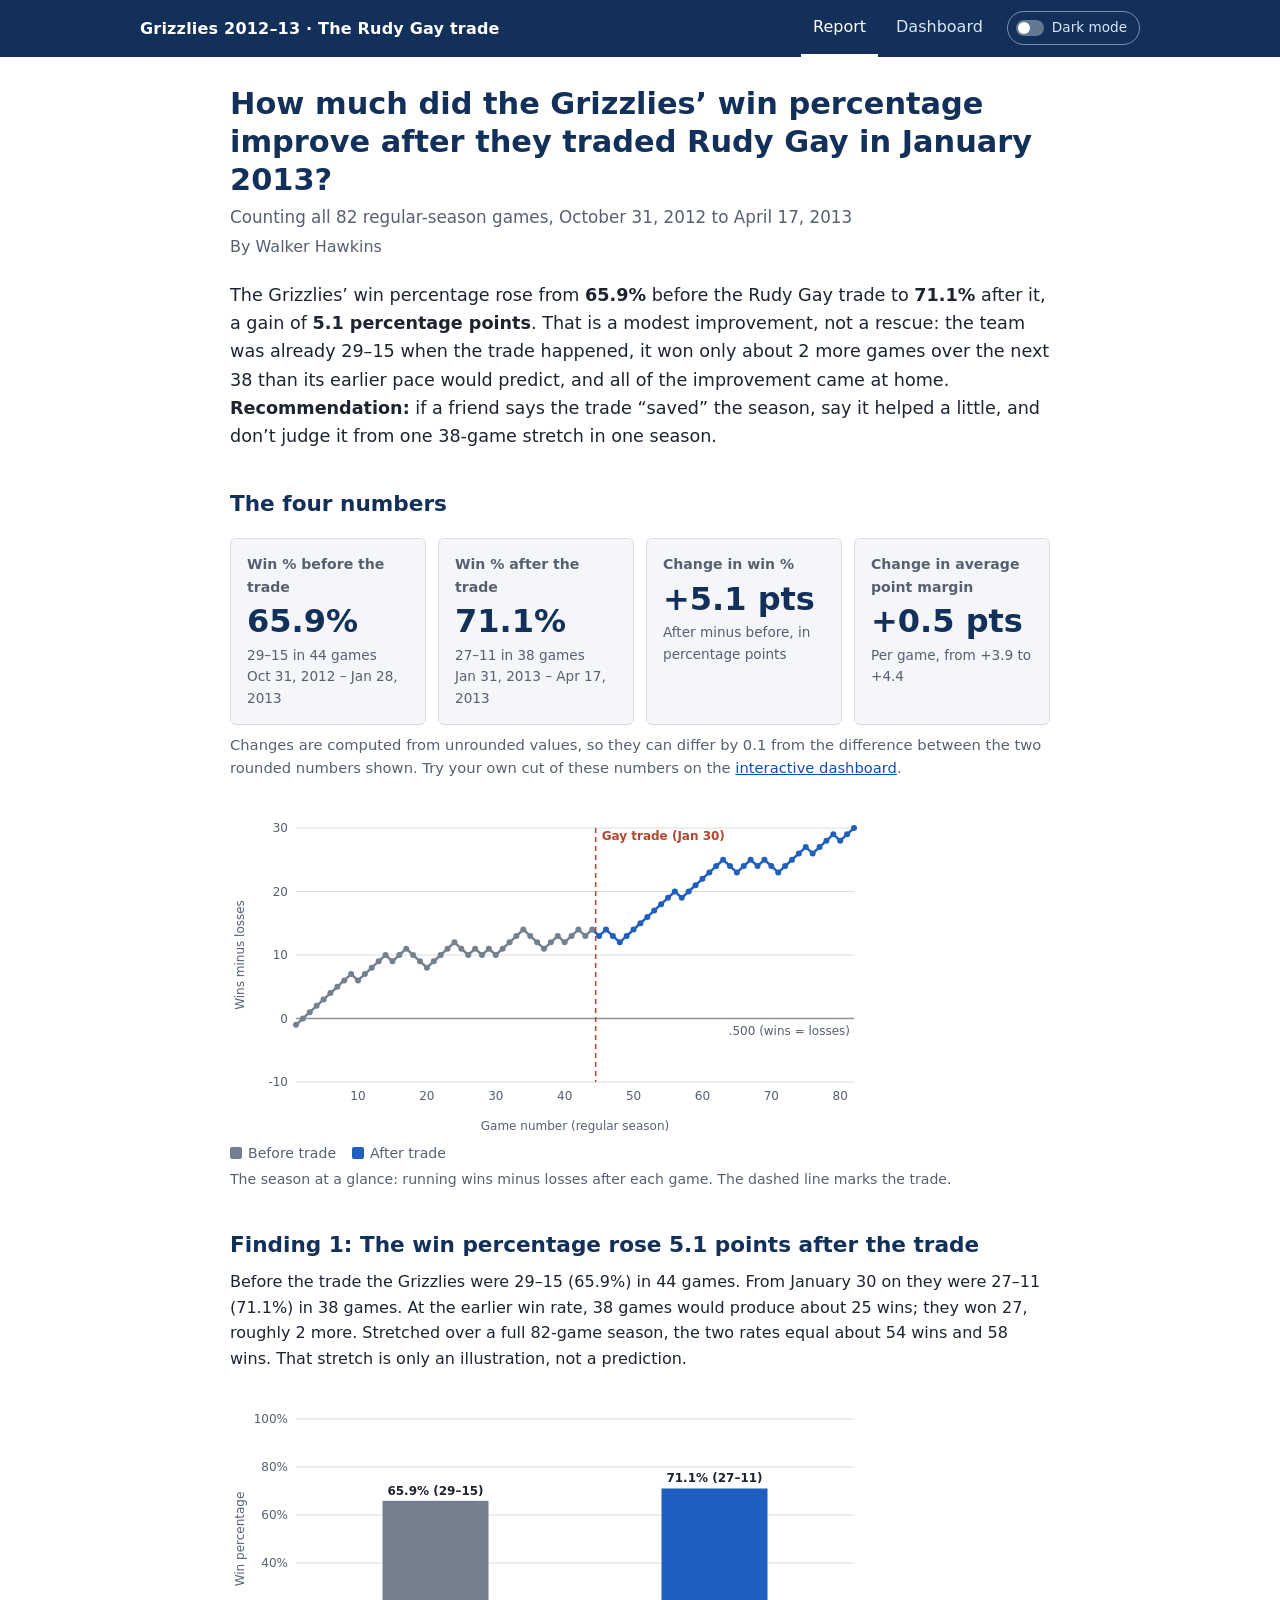
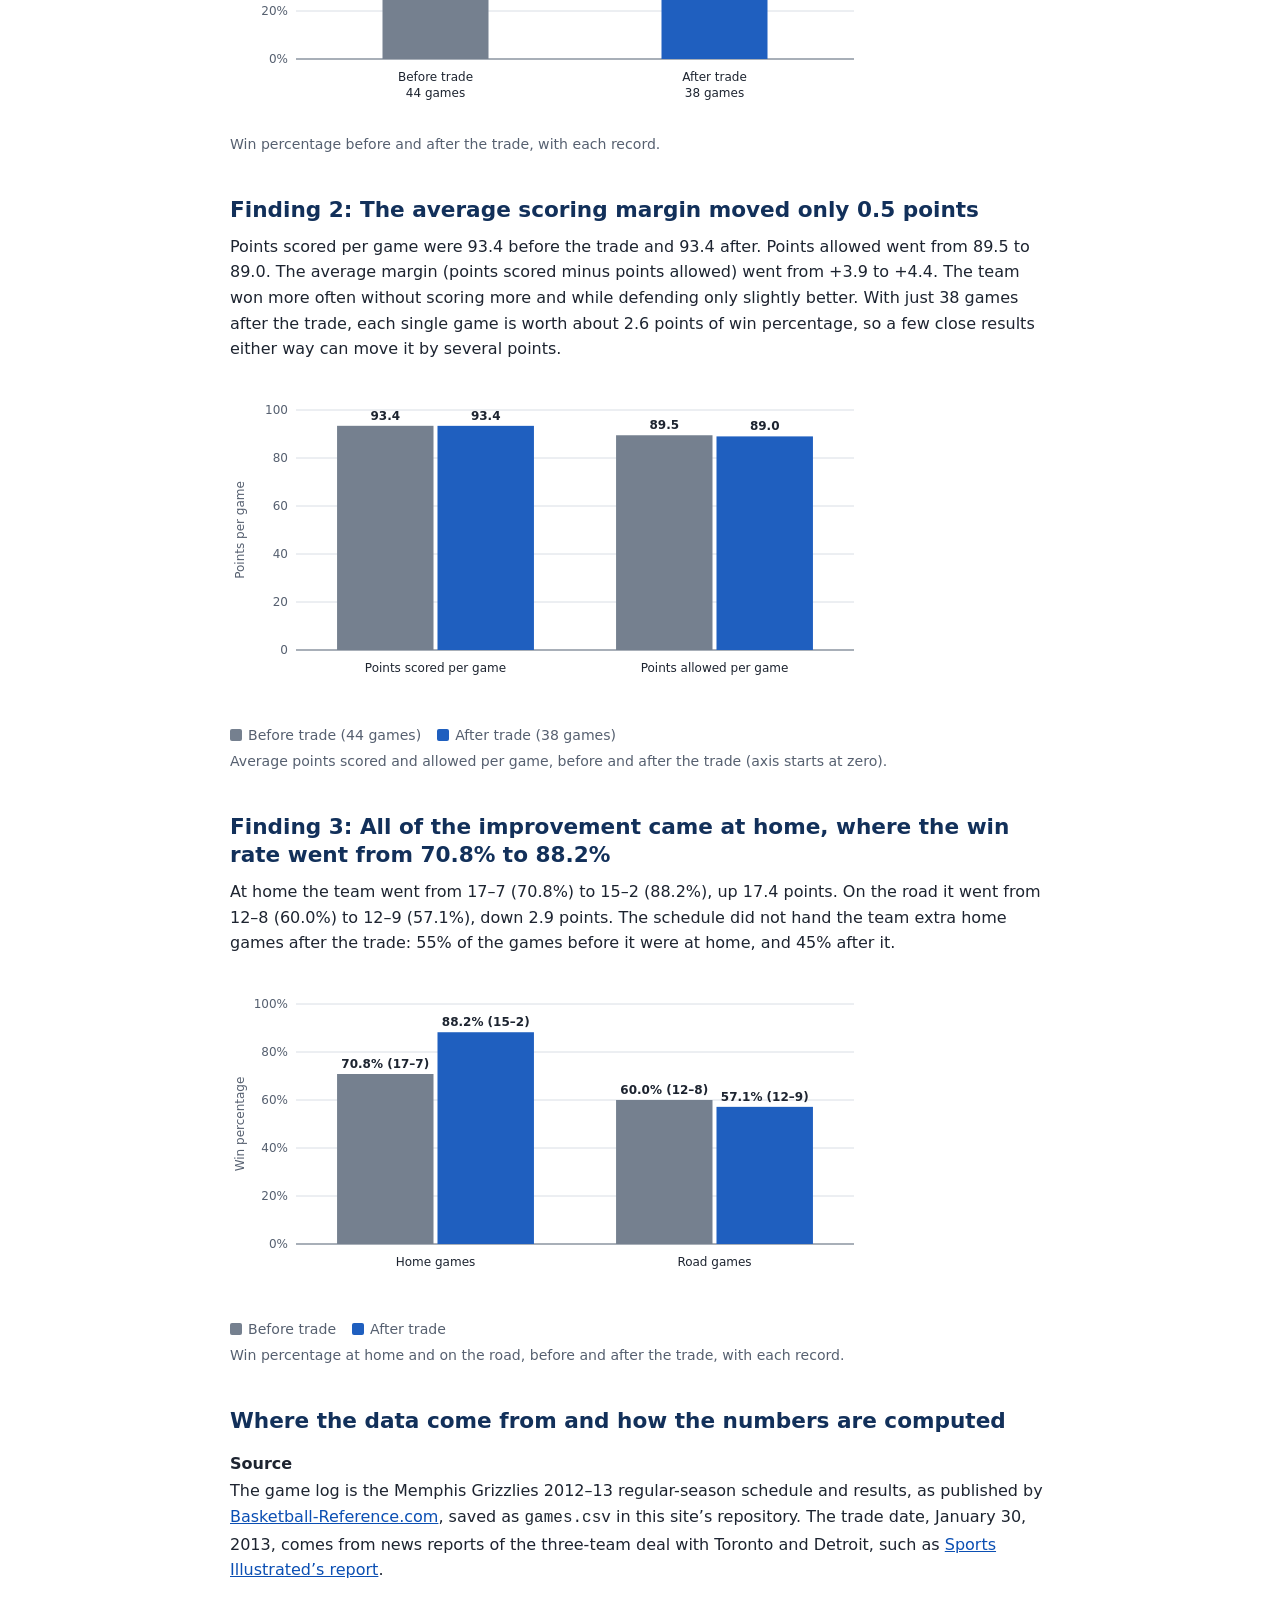
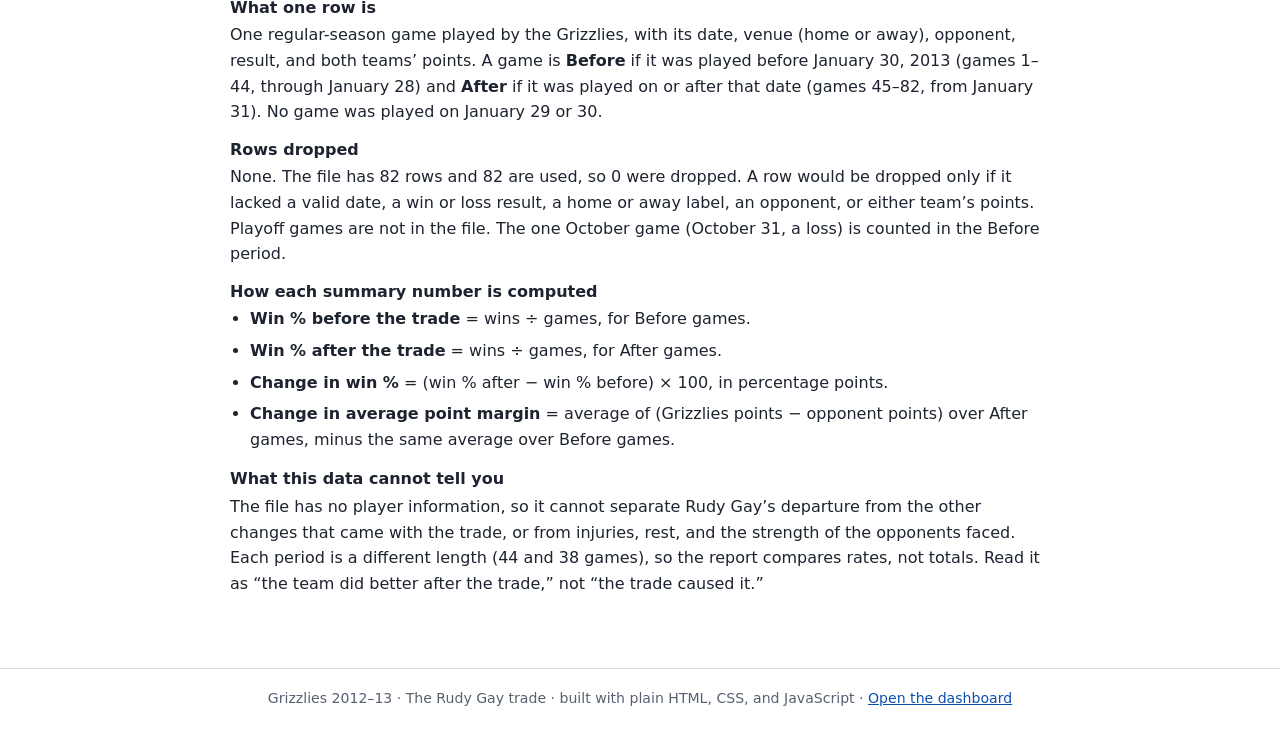
==== commit 45499e08: "Update byline author in index.html" ====
--- a/index.html
+++ b/index.html
@@ -38,7 +38,7 @@
       How much did the Grizzlies’ win percentage improve after they traded Rudy Gay in January 2013?
       <span class="sub">Counting all 82 regular-season games, October 31, 2012 to April 17, 2013</span>
     </h1>
-    <p class="byline">By Your Name</p>
+    <p class="byline">By Walker Hawkins</p>
 
     <p class="lead">
       The Grizzlies’ win percentage rose from <strong><span data-bind="beforePct">…</span></strong> before the Rudy Gay trade to
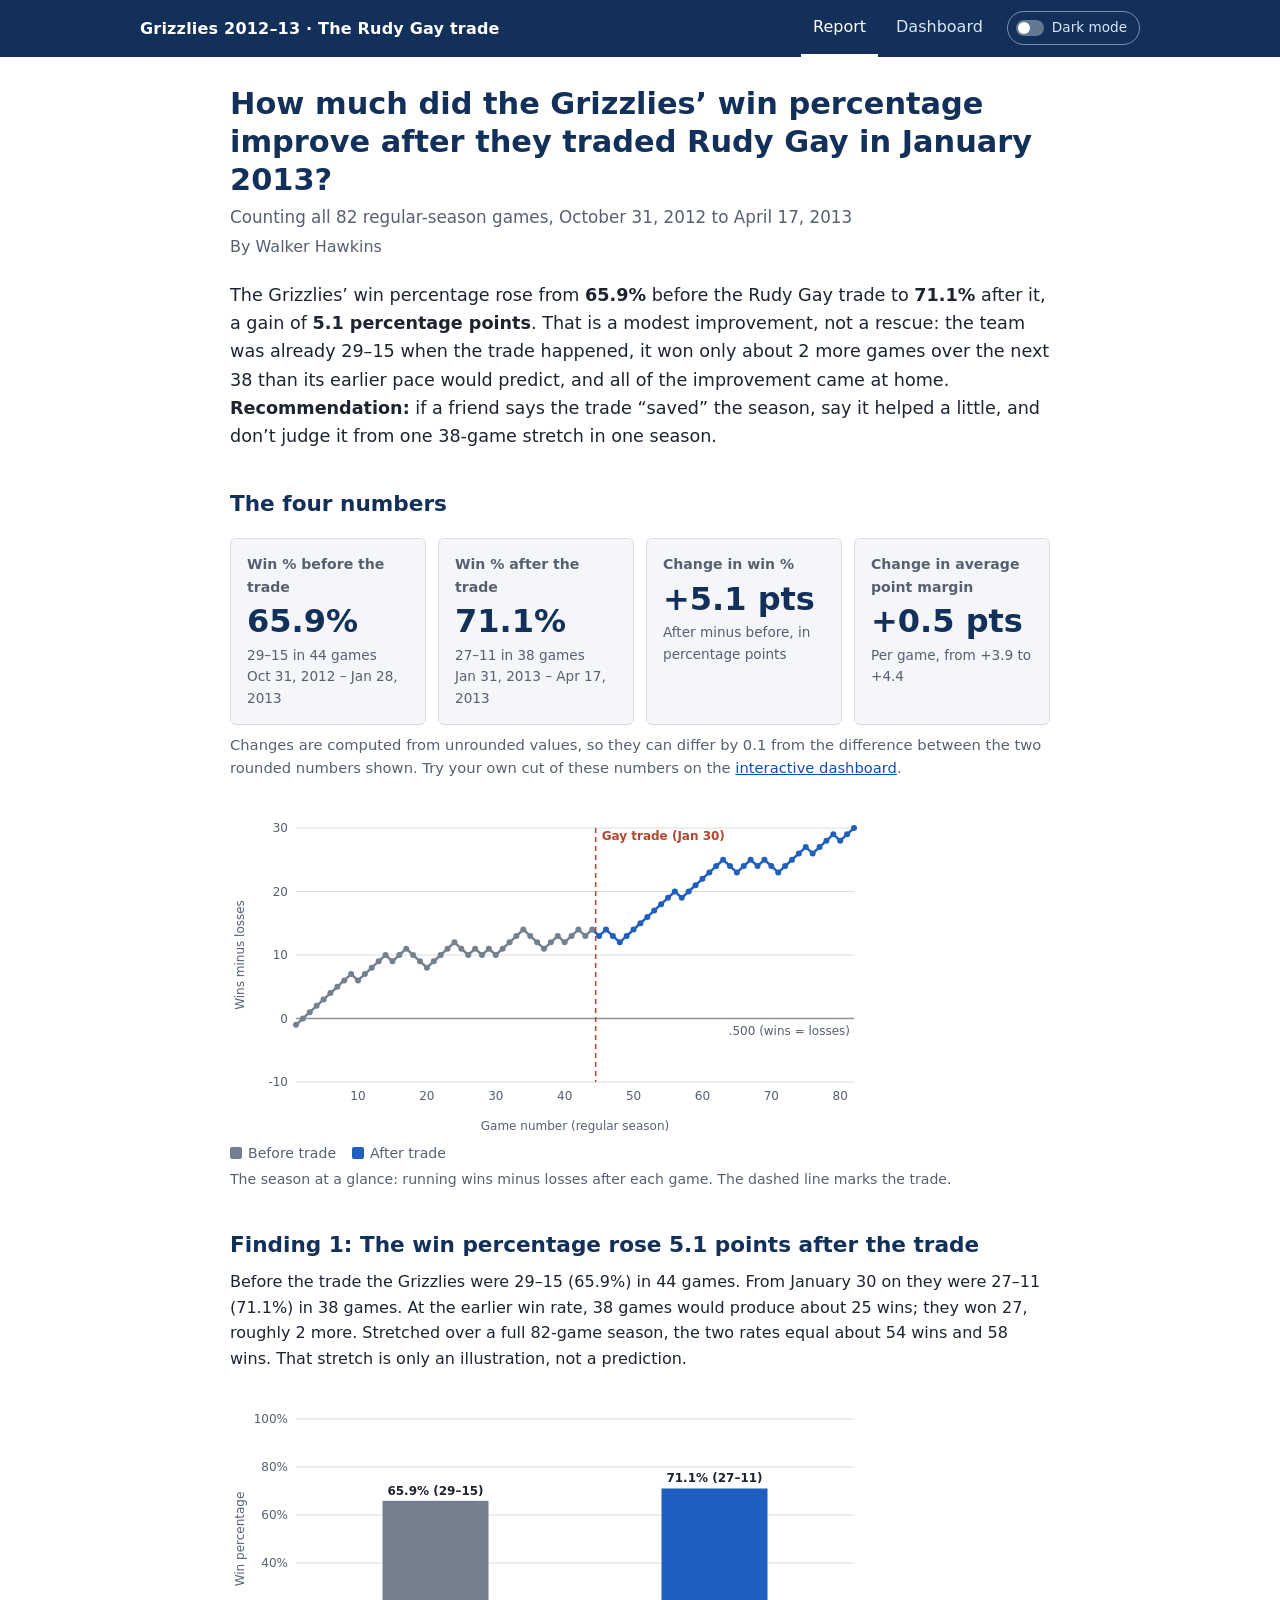
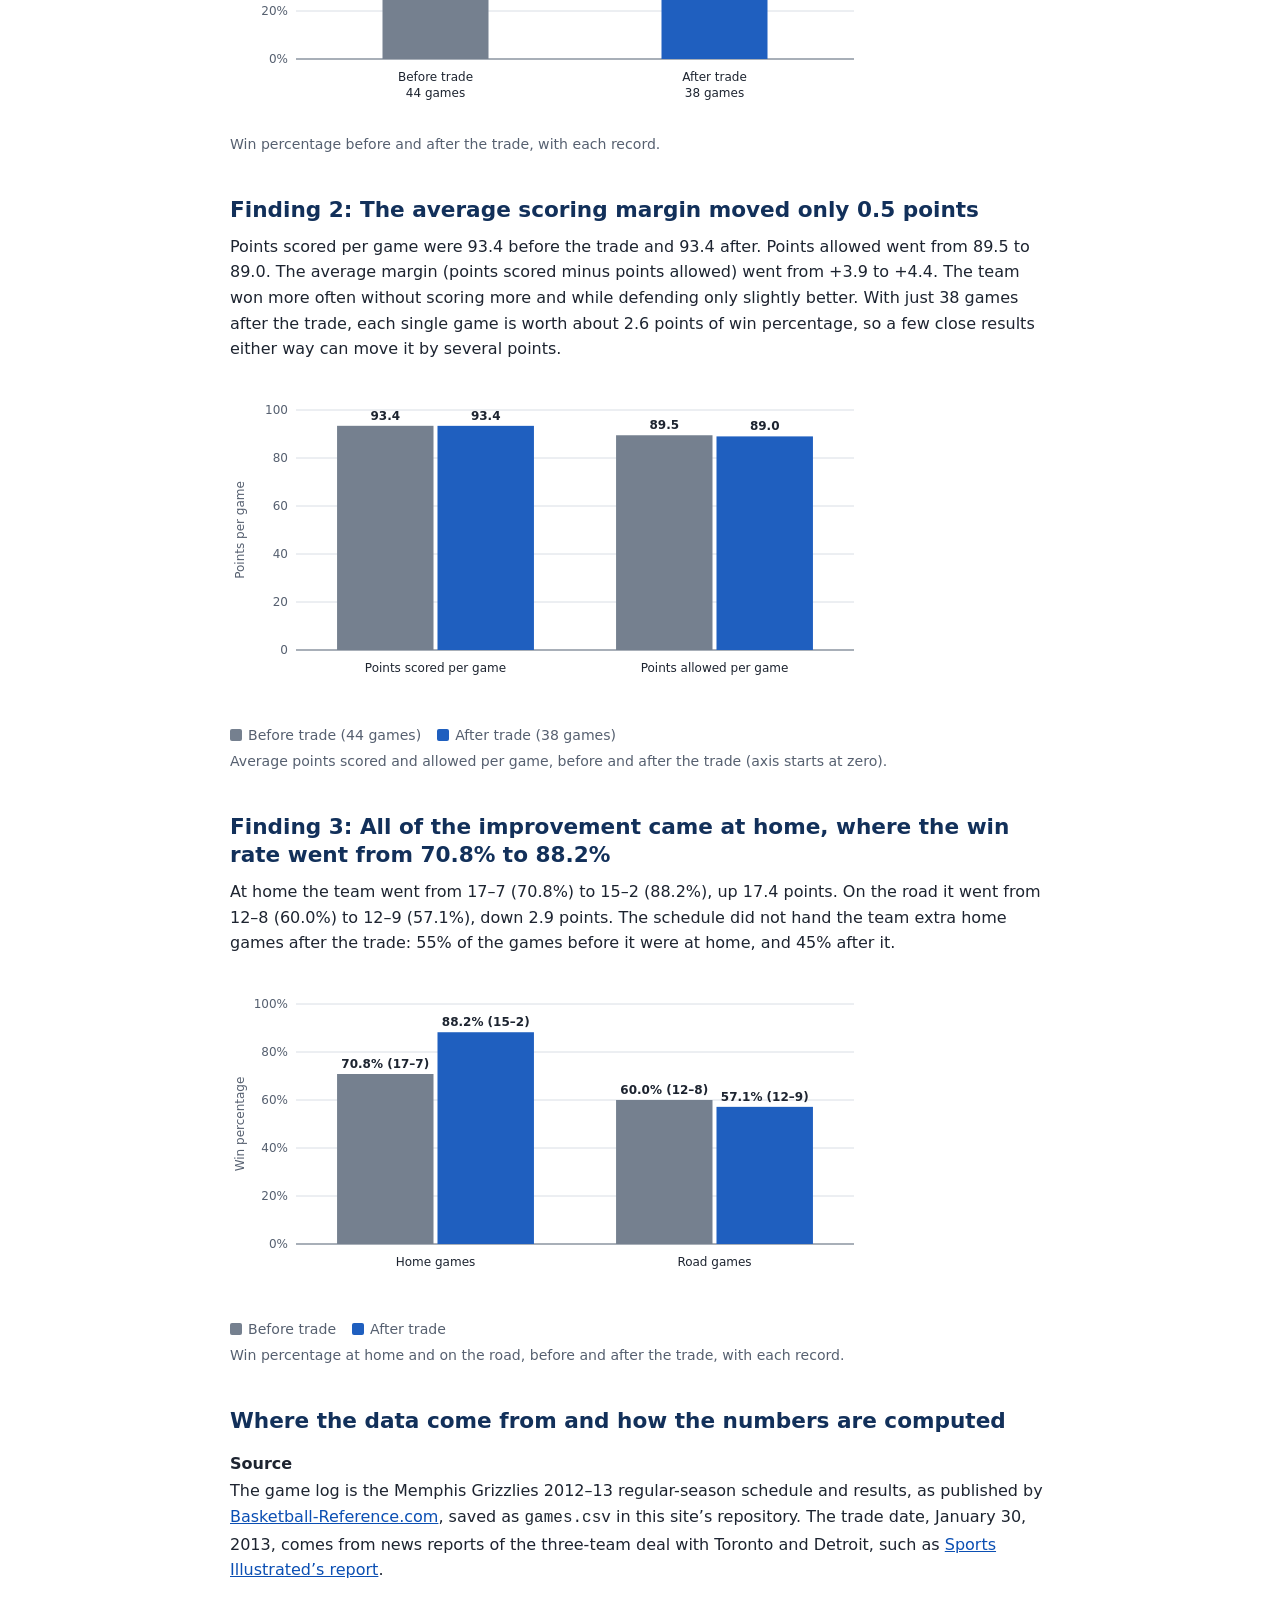
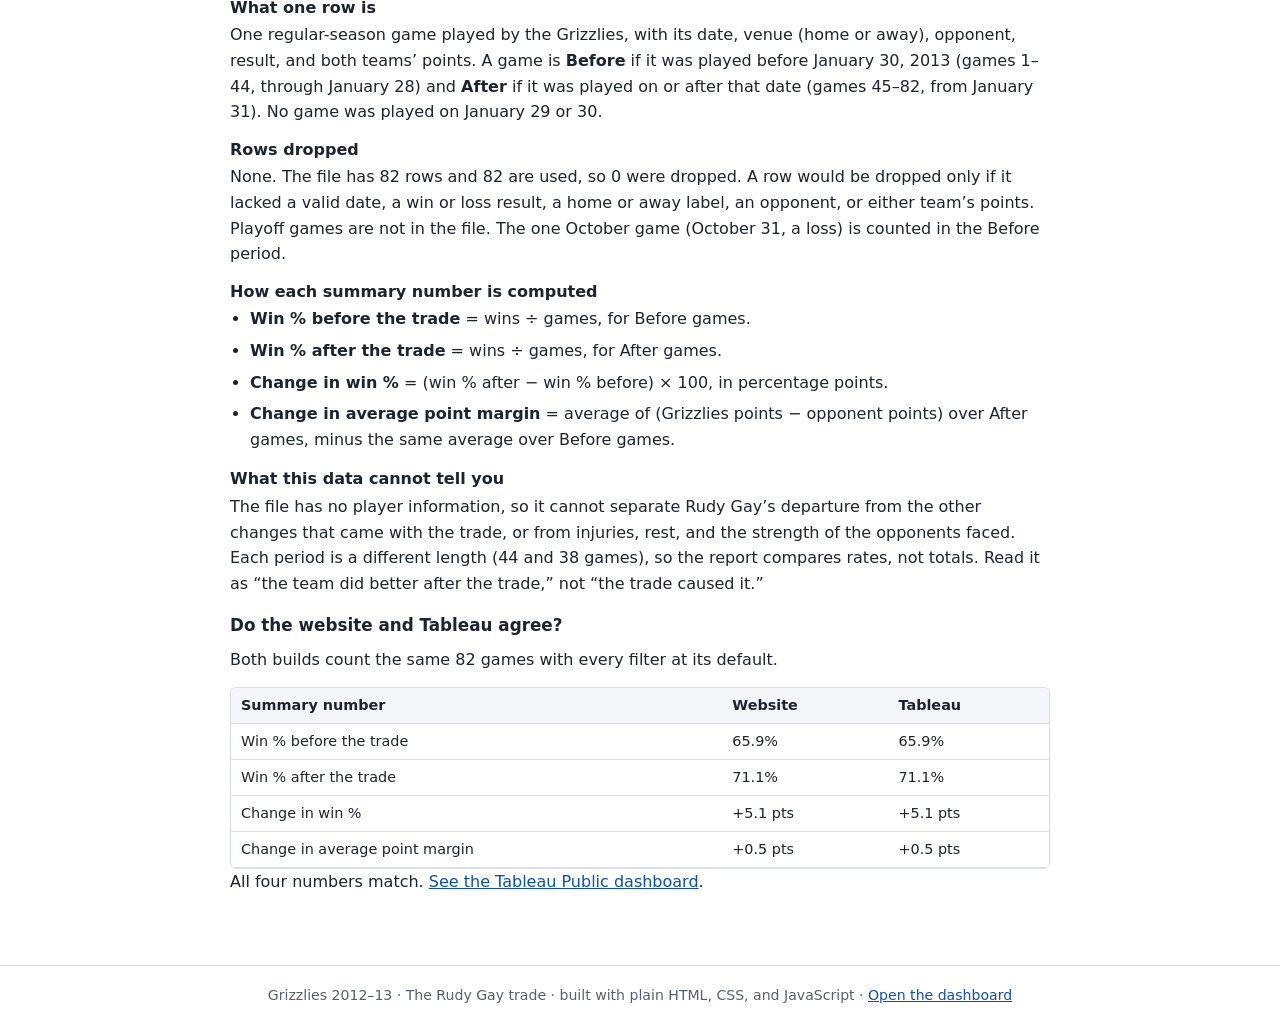
==== commit 5f75fb45: "Add comparison section for website and Tableau results Added a section comparing website and Tableau" ====
--- a/index.html
+++ b/index.html
@@ -160,7 +160,22 @@
           the opponents faced. Each period is a different length (<span data-bind="beforeN">…</span> and <span data-bind="afterN">…</span> games), so the report compares rates, not totals.
           Read it as “the team did better after the trade,” not “the trade caused it.”</dd>
       </dl>
-    </section>
+    <h3>Do the website and Tableau agree?</h3>
+<p>Both builds count the same 82 games with every filter at its default.</p>
+<div class="table-wrap">
+  <table>
+    <thead>
+      <tr><th>Summary number</th><th>Website</th><th>Tableau</th></tr>
+    </thead>
+    <tbody>
+      <tr><td>Win % before the trade</td><td>65.9%</td><td>65.9%</td></tr>
+      <tr><td>Win % after the trade</td><td>71.1%</td><td>71.1%</td></tr>
+      <tr><td>Change in win %</td><td>+5.1 pts</td><td>+5.1 pts</td></tr>
+      <tr><td>Change in average point margin</td><td>+0.5 pts</td><td>+0.5 pts</td></tr>
+    </tbody>
+  </table>
+</div>
+<p>All four numbers match. <a href="https://public.tableau.com/app/profile/walker.hawkins/viz/RudyGayTradeEffectonthe2012-2013Grizzlies/RudyGayTradeAffect">See the Tableau Public dashboard</a>.</p></section>
   </main>
 
   <footer>Grizzlies 2012–13 · The Rudy Gay trade · built with plain HTML, CSS, and JavaScript · <a href="dashboard.html">Open the dashboard</a></footer>
